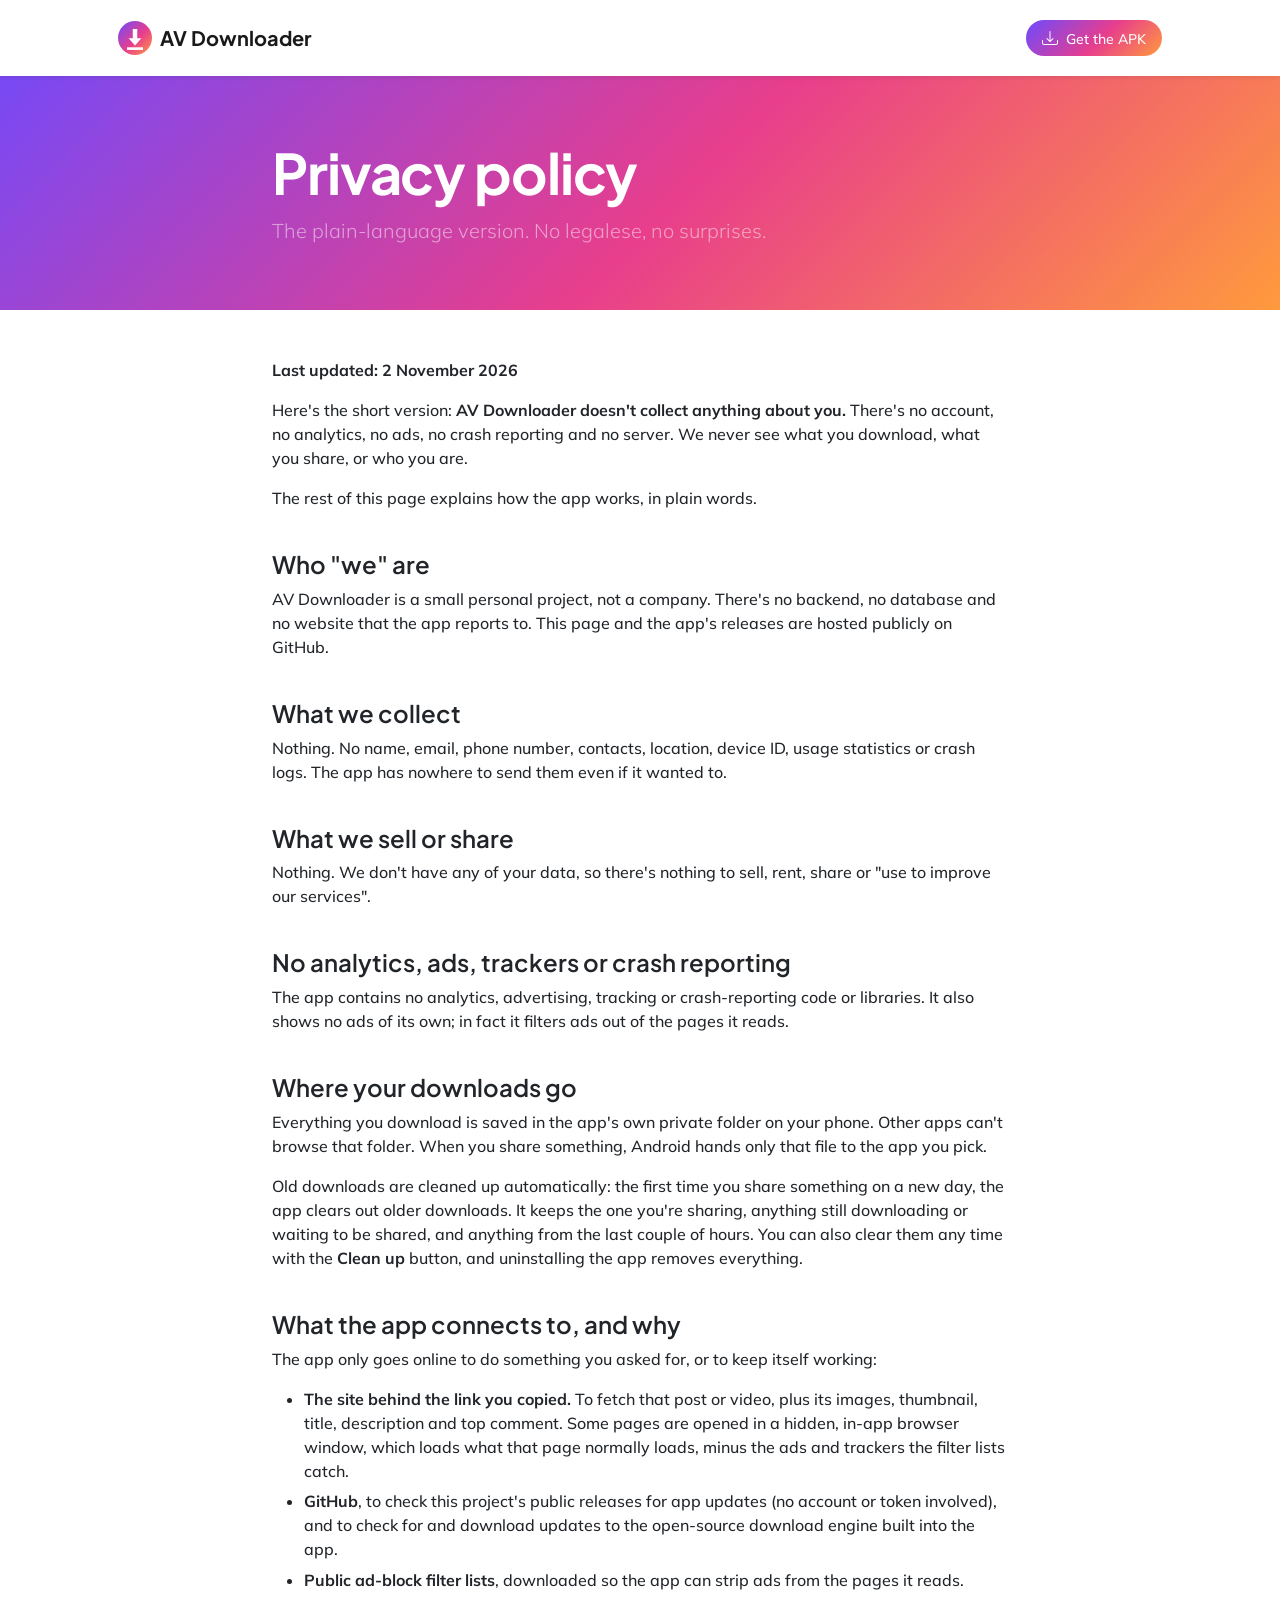
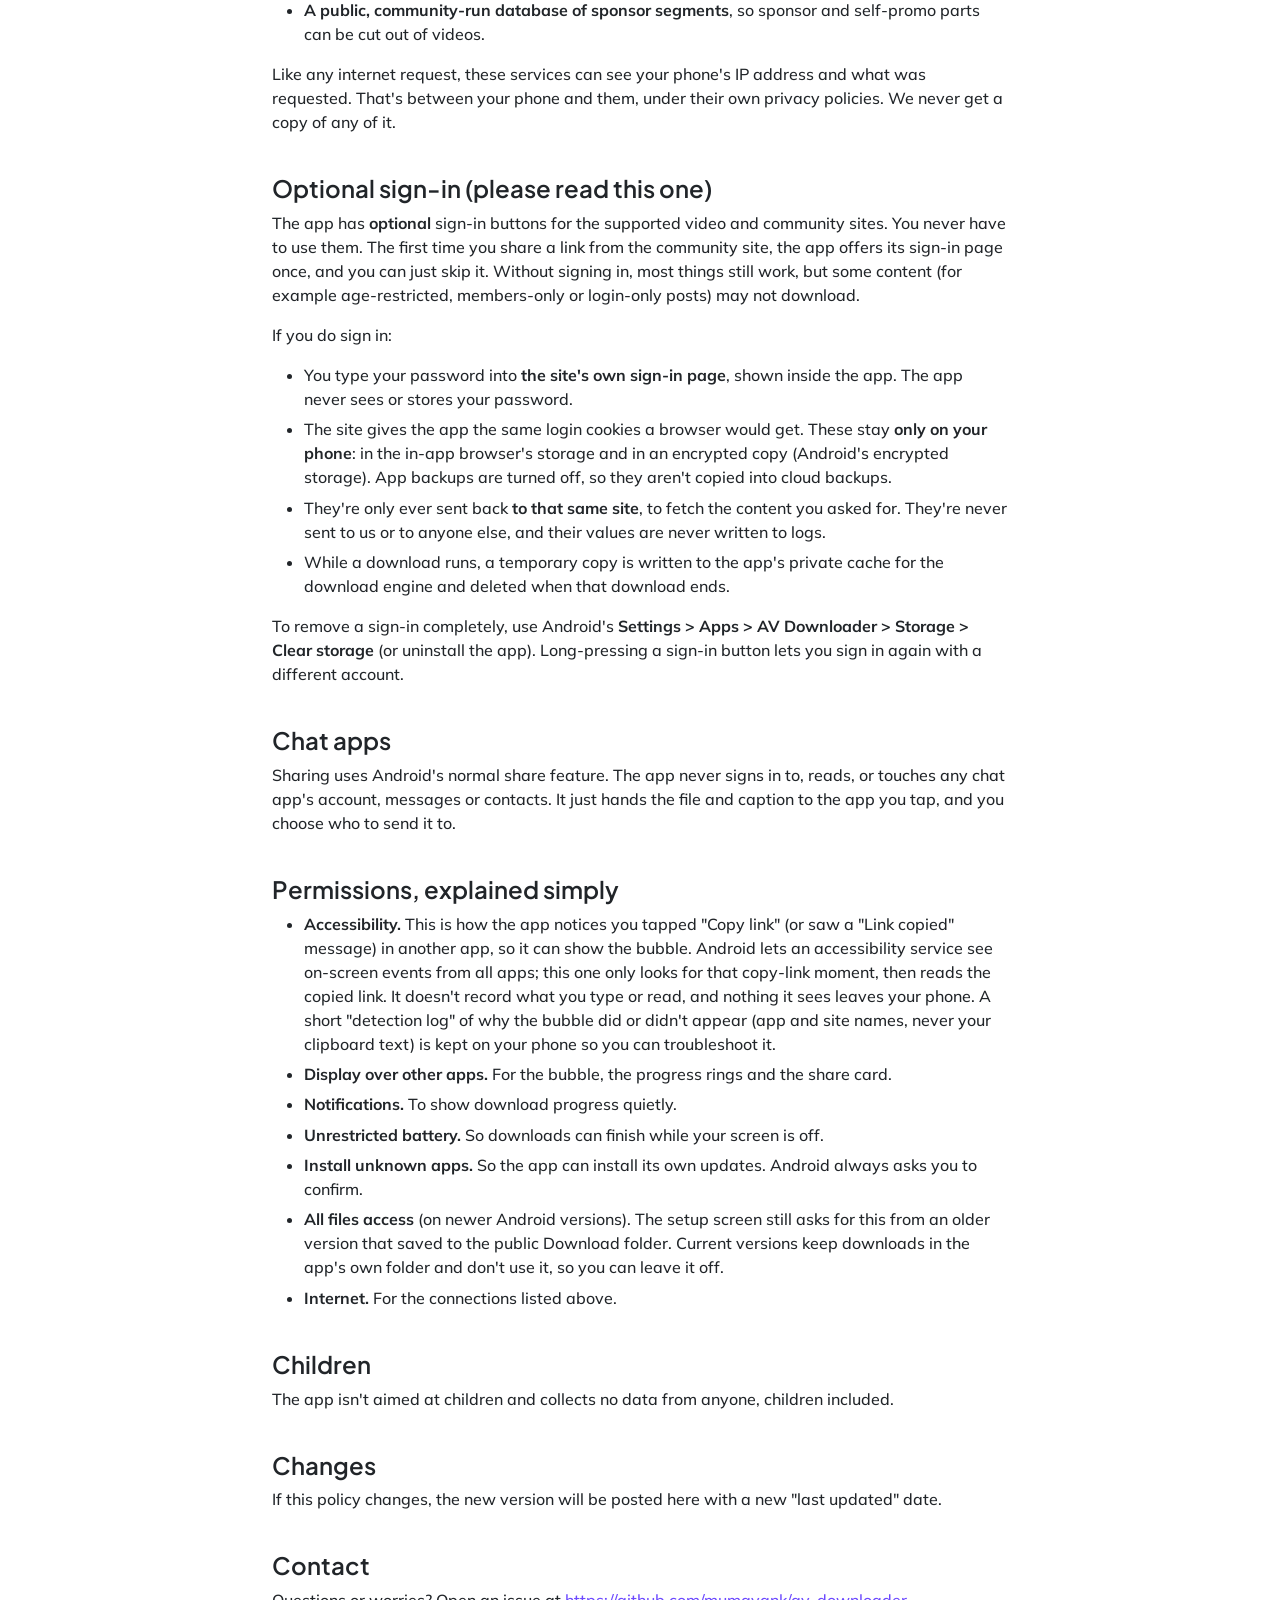
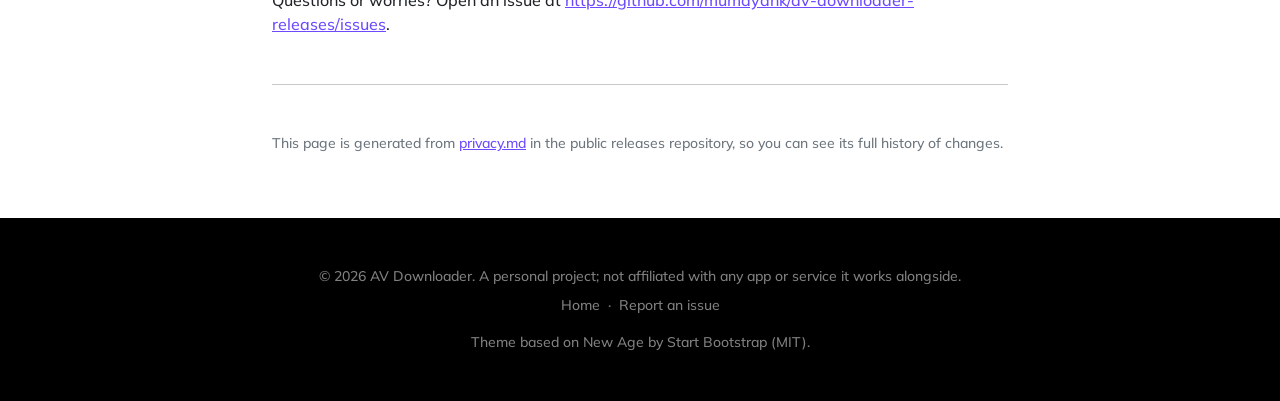
==== docs/privacy.html @ 37ab9399 "Add project website (docs/) and plain-language privacy policy - One-page landing site in docs/, base" ====
<!DOCTYPE html>
<html lang="en">
    <head>
        <meta charset="utf-8" />
        <meta name="viewport" content="width=device-width, initial-scale=1, shrink-to-fit=no" />
        <title>Privacy policy - AV Downloader</title>
        <meta name="description" content="AV Downloader collects no data: no account, no analytics, no ads, no trackers, no crash reporting. Here's exactly what the app does, in plain words." />
        <meta name="theme-color" content="#6d4aff" />
        <link rel="icon" type="image/png" href="assets/img/favicon.png" />
        <link href="assets/icons/bootstrap-icons.css" rel="stylesheet" />
        <link href="css/styles.css" rel="stylesheet" />
    </head>
    <body>
        <nav class="navbar navbar-expand-lg navbar-light fixed-top shadow-sm navbar-shrink" id="mainNav">
            <div class="container px-5">
                <a class="navbar-brand fw-bold d-flex align-items-center" href="index.html">
                    <img src="assets/img/logo.svg" alt="" width="34" height="34" class="me-2" />AV Downloader
                </a>
                <a class="btn btn-primary rounded-pill px-3" href="https://github.com/mumayank/av-downloader-releases/releases/latest"><i class="bi-download me-2"></i><span class="small">Get the APK</span></a>
            </div>
        </nav>
        <header class="bg-gradient-primary-to-secondary text-white" style="padding-top:9rem;padding-bottom:4rem">
            <div class="container px-5">
                <div class="legal mx-auto">
                    <h1 class="display-4 lh-1 mb-3">Privacy policy</h1>
                    <p class="lead mb-0 text-white-50">The plain-language version. No legalese, no surprises.</p>
                </div>
            </div>
        </header>
        <main class="py-5">
            <div class="container px-5">
                <article class="legal mx-auto">
<p><strong>Last updated: 2 November 2026</strong></p>
<p>Here's the short version: <strong>AV Downloader doesn't collect anything about you.</strong> There's no account, no analytics, no ads, no crash reporting and no server. We never see what you download, what you share, or who you are.</p>
<p>The rest of this page explains how the app works, in plain words.</p>
<h2>Who "we" are</h2>
<p>AV Downloader is a small personal project, not a company. There's no backend, no database and no website that the app reports to. This page and the app's releases are hosted publicly on GitHub.</p>
<h2>What we collect</h2>
<p>Nothing. No name, email, phone number, contacts, location, device ID, usage statistics or crash logs. The app has nowhere to send them even if it wanted to.</p>
<h2>What we sell or share</h2>
<p>Nothing. We don't have any of your data, so there's nothing to sell, rent, share or "use to improve our services".</p>
<h2>No analytics, ads, trackers or crash reporting</h2>
<p>The app contains no analytics, advertising, tracking or crash-reporting code or libraries. It also shows no ads of its own; in fact it filters ads out of the pages it reads.</p>
<h2>Where your downloads go</h2>
<p>Everything you download is saved in the app's own private folder on your phone. Other apps can't browse that folder. When you share something, Android hands only that file to the app you pick.</p>
<p>Old downloads are cleaned up automatically: the first time you share something on a new day, the app clears out older downloads. It keeps the one you're sharing, anything still downloading or waiting to be shared, and anything from the last couple of hours. You can also clear them any time with the <strong>Clean up</strong> button, and uninstalling the app removes everything.</p>
<h2>What the app connects to, and why</h2>
<p>The app only goes online to do something you asked for, or to keep itself working:</p>
<ul>
<li><strong>The site behind the link you copied.</strong> To fetch that post or video, plus its images, thumbnail, title, description and top comment. Some pages are opened in a hidden, in-app browser window, which loads what that page normally loads, minus the ads and trackers the filter lists catch.</li>
<li><strong>GitHub</strong>, to check this project's public releases for app updates (no account or token involved), and to check for and download updates to the open-source download engine built into the app.</li>
<li><strong>Public ad-block filter lists</strong>, downloaded so the app can strip ads from the pages it reads.</li>
<li><strong>A public, community-run database of sponsor segments</strong>, so sponsor and self-promo parts can be cut out of videos.</li>
</ul>
<p>Like any internet request, these services can see your phone's IP address and what was requested. That's between your phone and them, under their own privacy policies. We never get a copy of any of it.</p>
<h2>Optional sign-in (please read this one)</h2>
<p>The app has <strong>optional</strong> sign-in buttons for the supported video and community sites. You never have to use them. The first time you share a link from the community site, the app offers its sign-in page once, and you can just skip it. Without signing in, most things still work, but some content (for example age-restricted, members-only or login-only posts) may not download.</p>
<p>If you do sign in:</p>
<ul>
<li>You type your password into <strong>the site's own sign-in page</strong>, shown inside the app. The app never sees or stores your password.</li>
<li>The site gives the app the same login cookies a browser would get. These stay <strong>only on your phone</strong>: in the in-app browser's storage and in an encrypted copy (Android's encrypted storage). App backups are turned off, so they aren't copied into cloud backups.</li>
<li>They're only ever sent back <strong>to that same site</strong>, to fetch the content you asked for. They're never sent to us or to anyone else, and their values are never written to logs.</li>
<li>While a download runs, a temporary copy is written to the app's private cache for the download engine and deleted when that download ends.</li>
</ul>
<p>To remove a sign-in completely, use Android's <strong>Settings &gt; Apps &gt; AV Downloader &gt; Storage &gt; Clear storage</strong> (or uninstall the app). Long-pressing a sign-in button lets you sign in again with a different account.</p>
<h2>Chat apps</h2>
<p>Sharing uses Android's normal share feature. The app never signs in to, reads, or touches any chat app's account, messages or contacts. It just hands the file and caption to the app you tap, and you choose who to send it to.</p>
<h2>Permissions, explained simply</h2>
<ul>
<li><strong>Accessibility.</strong> This is how the app notices you tapped "Copy link" (or saw a "Link copied" message) in another app, so it can show the bubble. Android lets an accessibility service see on-screen events from all apps; this one only looks for that copy-link moment, then reads the copied link. It doesn't record what you type or read, and nothing it sees leaves your phone. A short "detection log" of why the bubble did or didn't appear (app and site names, never your clipboard text) is kept on your phone so you can troubleshoot it.</li>
<li><strong>Display over other apps.</strong> For the bubble, the progress rings and the share card.</li>
<li><strong>Notifications.</strong> To show download progress quietly.</li>
<li><strong>Unrestricted battery.</strong> So downloads can finish while your screen is off.</li>
<li><strong>Install unknown apps.</strong> So the app can install its own updates. Android always asks you to confirm.</li>
<li><strong>All files access</strong> (on newer Android versions). The setup screen still asks for this from an older version that saved to the public Download folder. Current versions keep downloads in the app's own folder and don't use it, so you can leave it off.</li>
<li><strong>Internet.</strong> For the connections listed above.</li>
</ul>
<h2>Children</h2>
<p>The app isn't aimed at children and collects no data from anyone, children included.</p>
<h2>Changes</h2>
<p>If this policy changes, the new version will be posted here with a new "last updated" date.</p>
<h2>Contact</h2>
<p>Questions or worries? Open an issue at <a class="link-primary" href="https://github.com/mumayank/av-downloader-releases/issues">https://github.com/mumayank/av-downloader-releases/issues</a>.</p>
                    <hr class="my-5" />
                    <p class="small text-muted">This page is generated from <a class="link-primary" href="https://github.com/mumayank/av-downloader-releases/blob/main/privacy.md">privacy.md</a> in the public releases repository, so you can see its full history of changes.</p>
                </article>
            </div>
        </main>
        <footer class="bg-black text-center py-5">
            <div class="container px-5">
                <div class="text-white-50 small">
                    <div class="mb-2">&copy; 2026 AV Downloader. A personal project; not affiliated with any app or service it works alongside.</div>
                    <a href="index.html">Home</a>
                    <span class="mx-1">&middot;</span>
                    <a href="https://github.com/mumayank/av-downloader-releases/issues">Report an issue</a>
                    <div class="mt-3">Theme based on <a href="https://startbootstrap.com/theme/new-age">New Age</a> by Start Bootstrap (<a href="LICENSE-template.txt">MIT</a>).</div>
                </div>
            </div>
        </footer>
    </body>
</html>
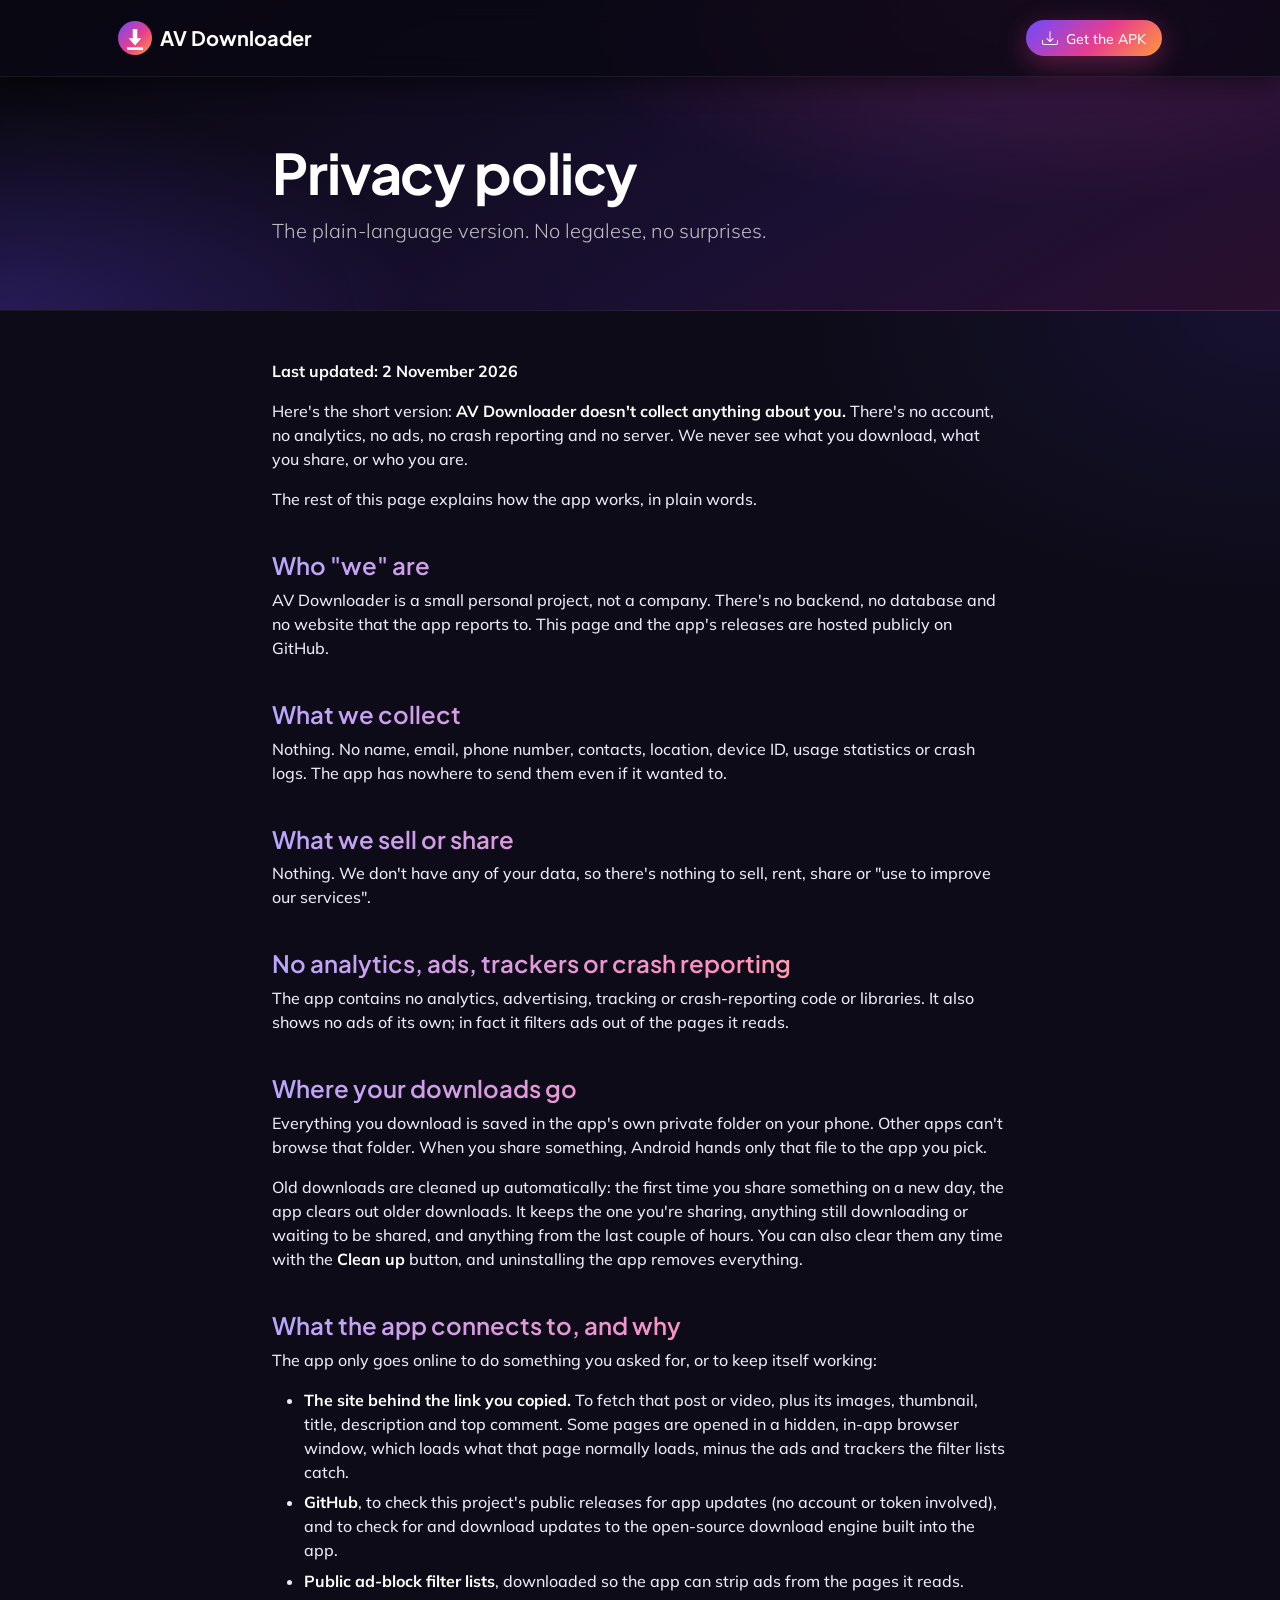
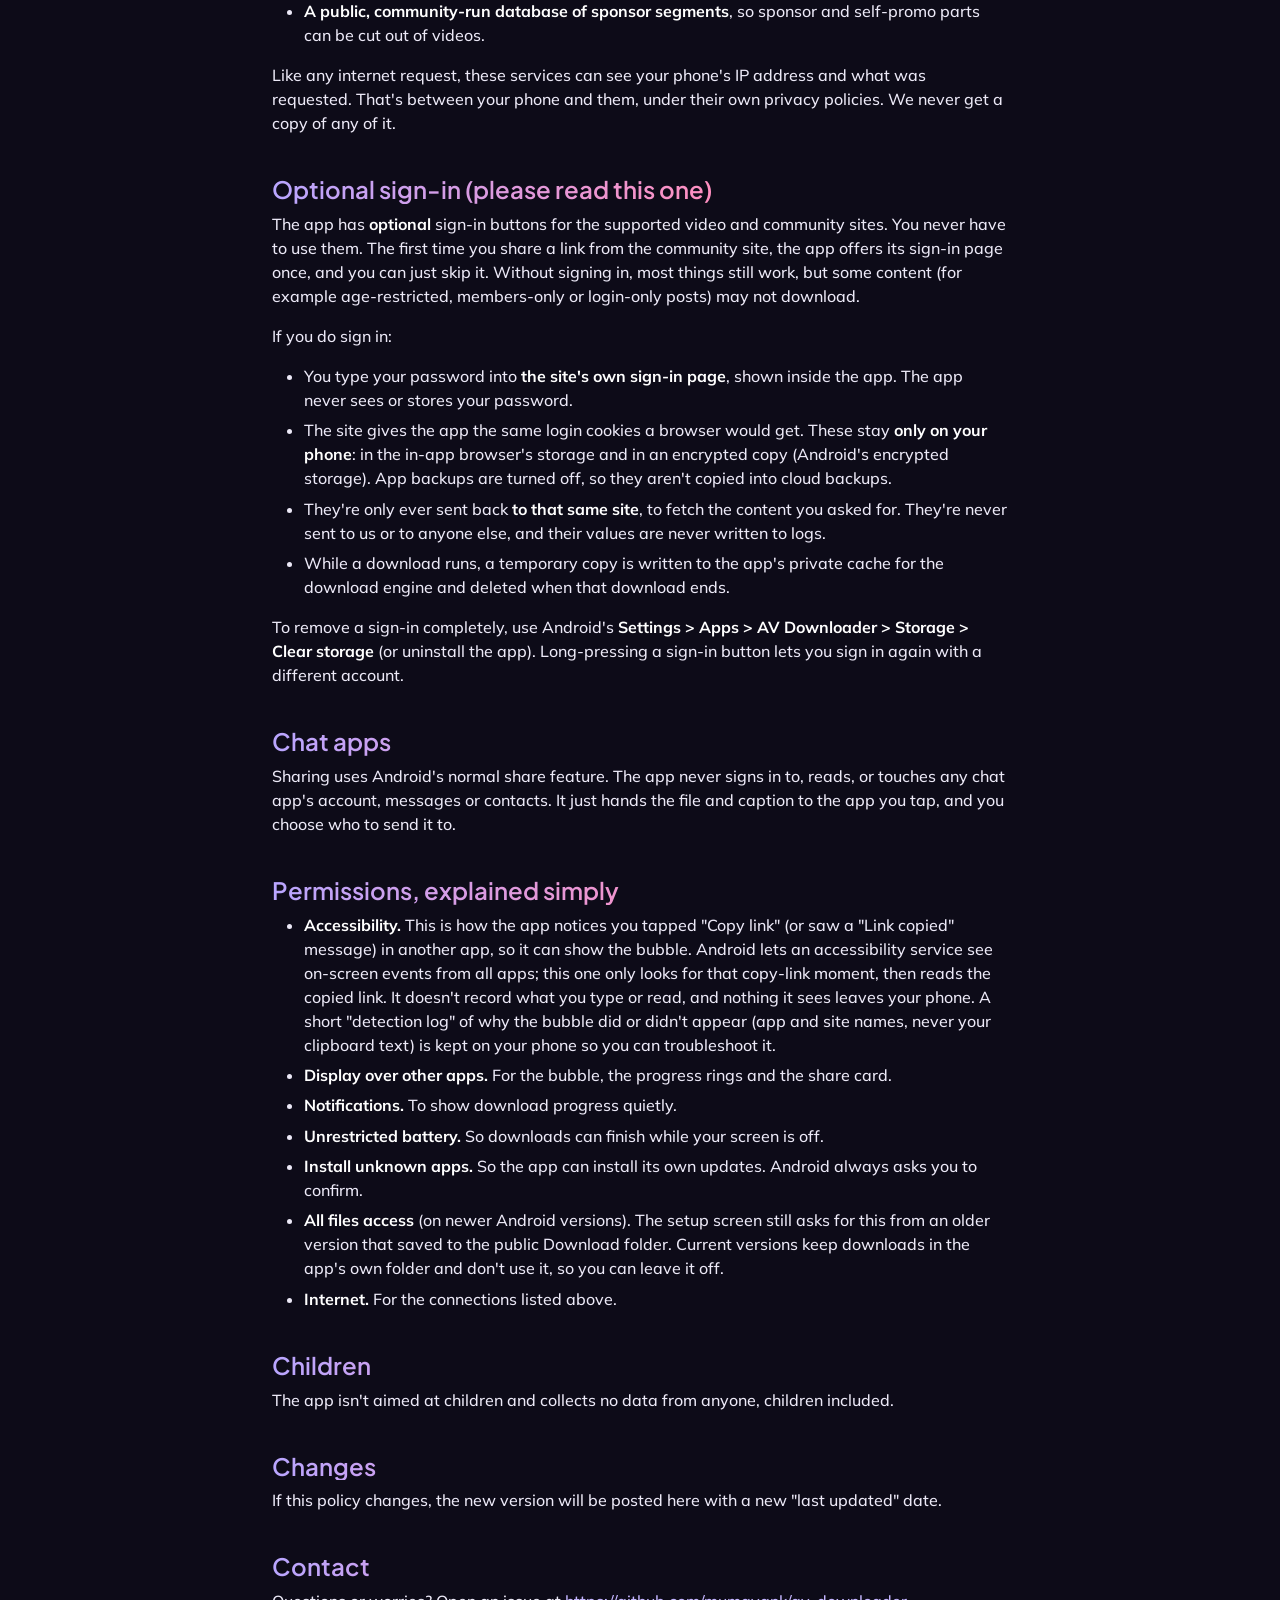
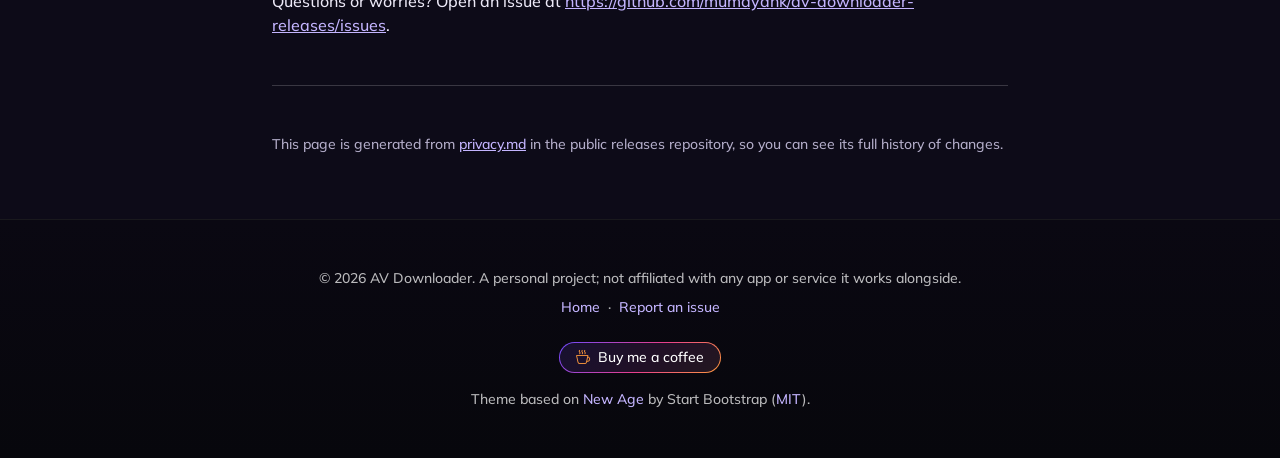
==== commit b50cfe29: "Website: switch to an all-dark theme with dark gradients; add Buy me a coffee links - Navbar, every " ====
--- a/docs/privacy.html
+++ b/docs/privacy.html
@@ -5,13 +5,13 @@
         <meta name="viewport" content="width=device-width, initial-scale=1, shrink-to-fit=no" />
         <title>Privacy policy - AV Downloader</title>
         <meta name="description" content="AV Downloader collects no data: no account, no analytics, no ads, no trackers, no crash reporting. Here's exactly what the app does, in plain words." />
-        <meta name="theme-color" content="#6d4aff" />
+        <meta name="theme-color" content="#07070c" />
         <link rel="icon" type="image/png" href="assets/img/favicon.png" />
         <link href="assets/icons/bootstrap-icons.css" rel="stylesheet" />
         <link href="css/styles.css" rel="stylesheet" />
     </head>
     <body>
-        <nav class="navbar navbar-expand-lg navbar-light fixed-top shadow-sm navbar-shrink" id="mainNav">
+        <nav class="navbar navbar-expand-lg navbar-dark fixed-top shadow-sm navbar-shrink" id="mainNav">
             <div class="container px-5">
                 <a class="navbar-brand fw-bold d-flex align-items-center" href="index.html">
                     <img src="assets/img/logo.svg" alt="" width="34" height="34" class="me-2" />AV Downloader
@@ -19,7 +19,7 @@
                 <a class="btn btn-primary rounded-pill px-3" href="https://github.com/mumayank/av-downloader-releases/releases/latest"><i class="bi-download me-2"></i><span class="small">Get the APK</span></a>
             </div>
         </nav>
-        <header class="bg-gradient-primary-to-secondary text-white" style="padding-top:9rem;padding-bottom:4rem">
+        <header class="page-hero text-white" style="padding-top:9rem;padding-bottom:4rem">
             <div class="container px-5">
                 <div class="legal mx-auto">
                     <h1 class="display-4 lh-1 mb-3">Privacy policy</h1>
@@ -27,7 +27,7 @@
                 </div>
             </div>
         </header>
-        <main class="py-5">
+        <main class="py-5 legal-main">
             <div class="container px-5">
                 <article class="legal mx-auto">
 <p><strong>Last updated: 2 November 2026</strong></p>
@@ -86,13 +86,14 @@
                 </article>
             </div>
         </main>
-        <footer class="bg-black text-center py-5">
+        <footer class="site-footer text-center py-5">
             <div class="container px-5">
                 <div class="text-white-50 small">
                     <div class="mb-2">&copy; 2026 AV Downloader. A personal project; not affiliated with any app or service it works alongside.</div>
                     <a href="index.html">Home</a>
                     <span class="mx-1">&middot;</span>
                     <a href="https://github.com/mumayank/av-downloader-releases/issues">Report an issue</a>
+                    <div class="mt-4"><a class="btn btn-ghost btn-sm rounded-pill px-3" href="https://github.com/sponsors/mumayankteam" target="_blank" rel="noopener"><i class="bi-cup-hot me-2"></i>Buy me a coffee</a></div>
                     <div class="mt-3">Theme based on <a href="https://startbootstrap.com/theme/new-age">New Age</a> by Start Bootstrap (<a href="LICENSE-template.txt">MIT</a>).</div>
                 </div>
             </div>
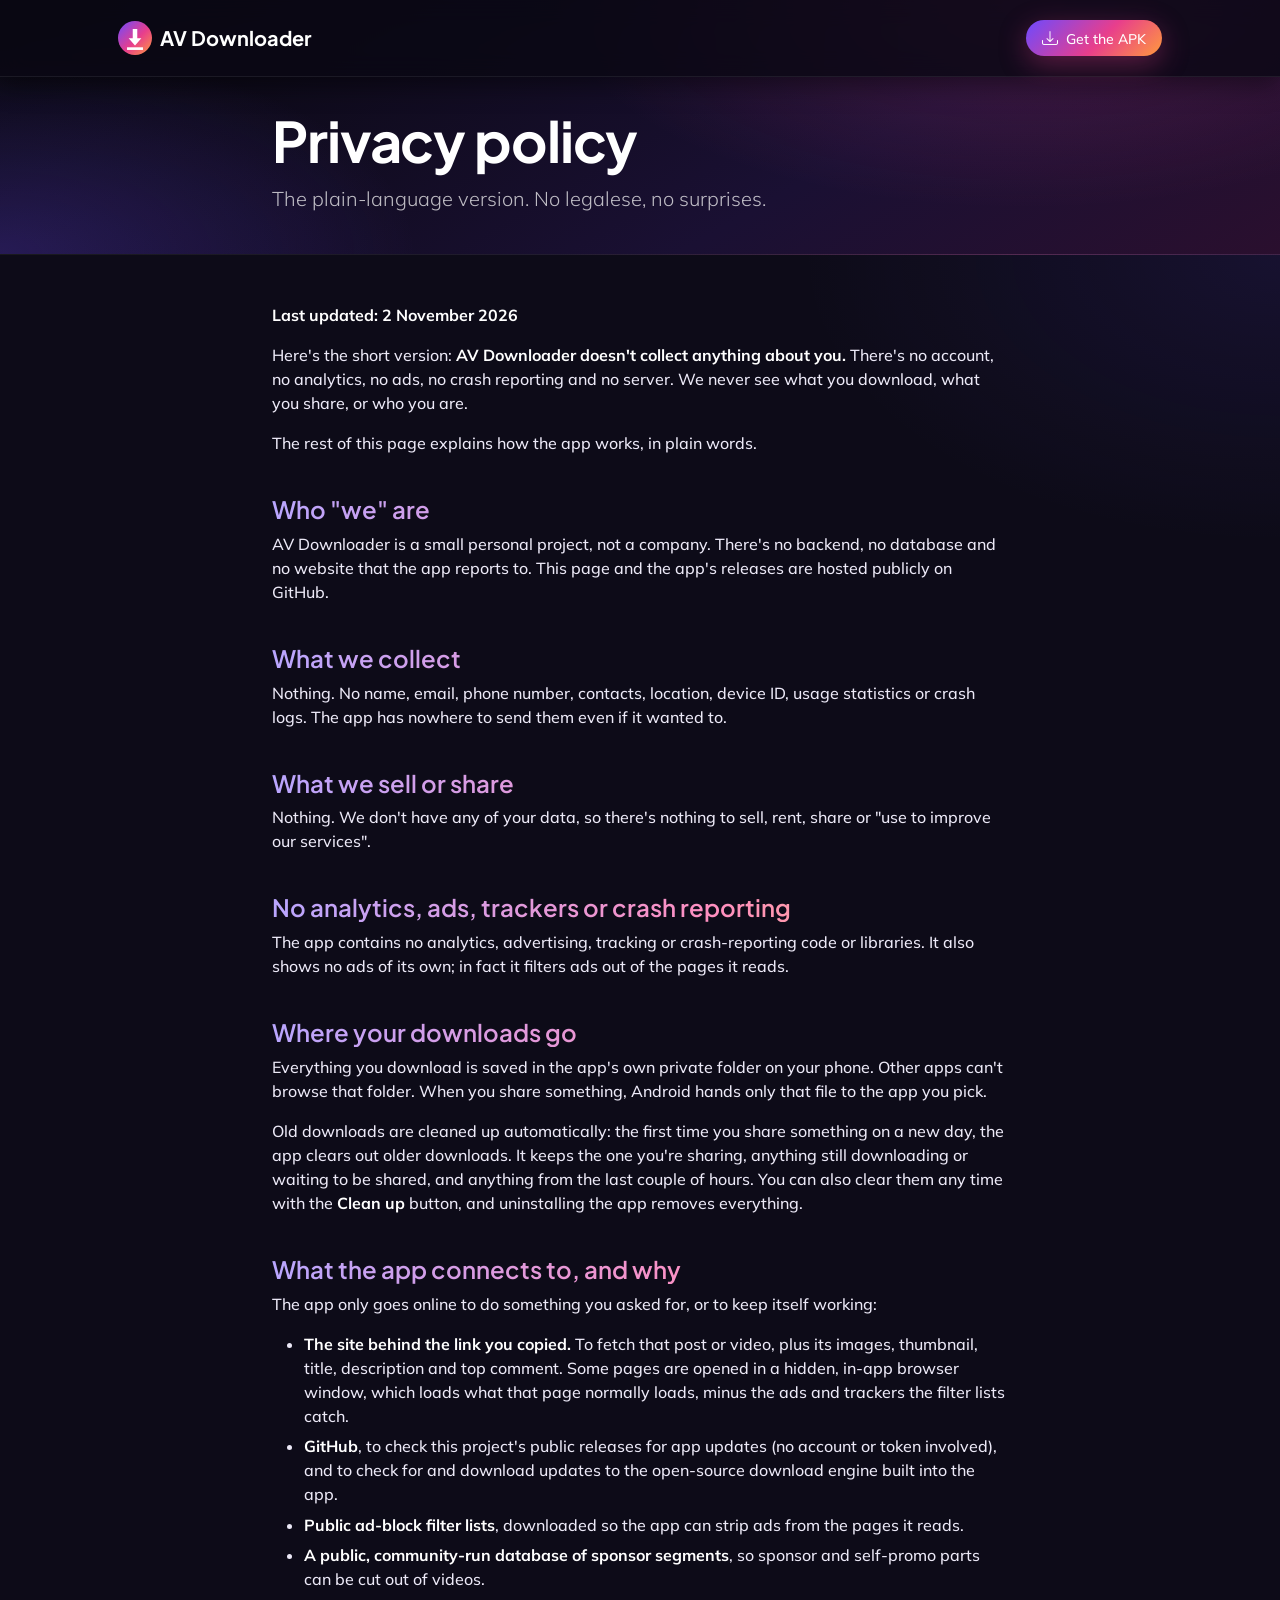
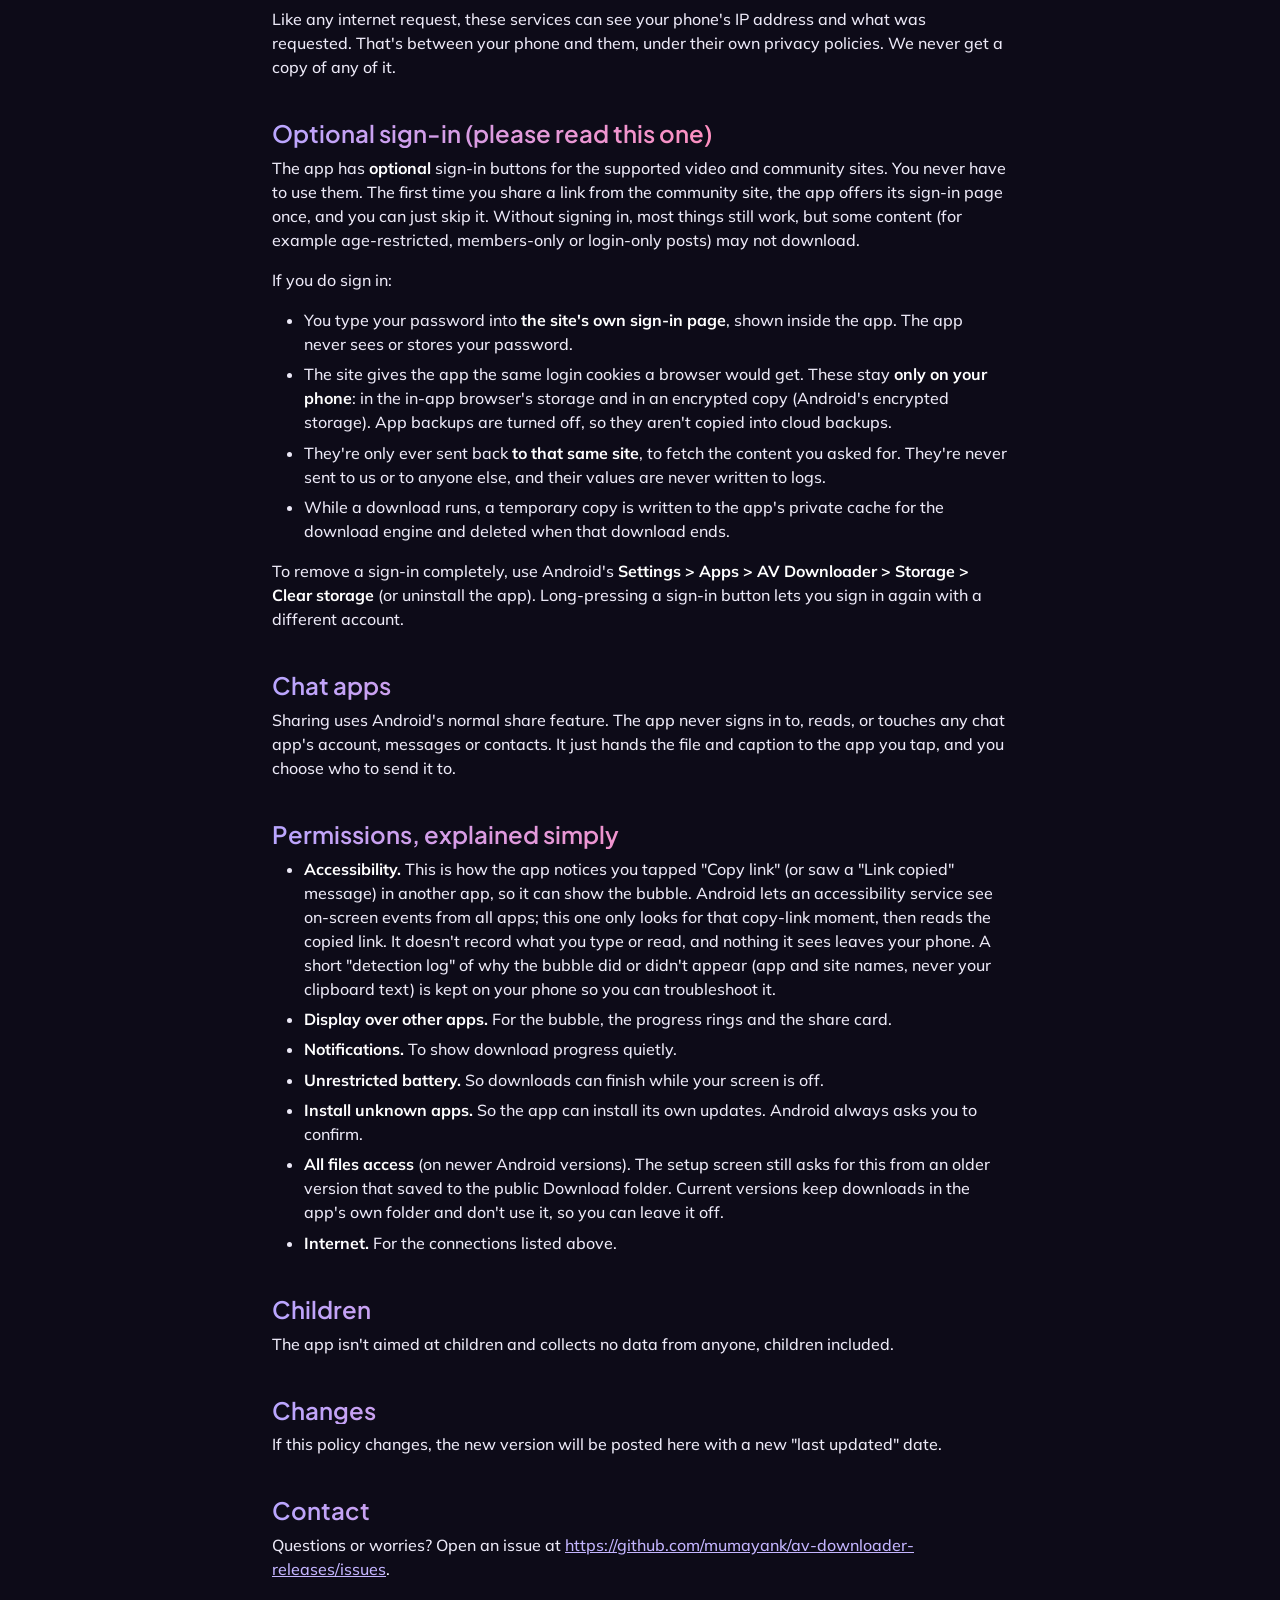
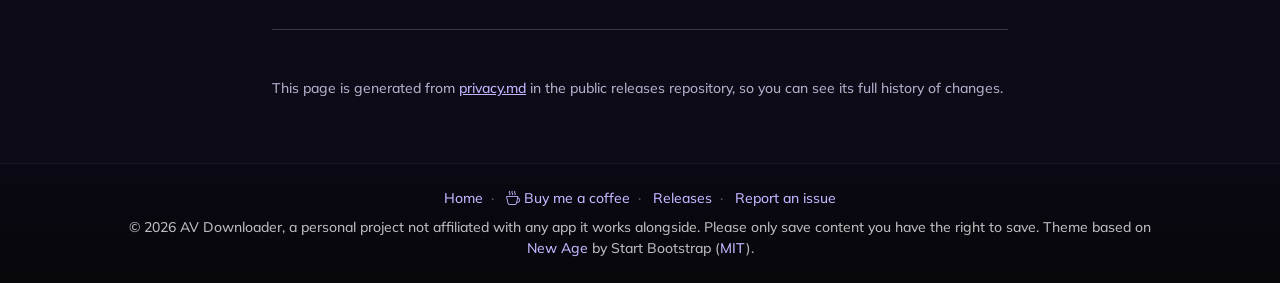
==== commit 95218c73: "Website: compact one-screen-ish layout - Hero: name, one-line tagline, Download + Buy me a coffee, o" ====
--- a/docs/privacy.html
+++ b/docs/privacy.html
@@ -12,14 +12,14 @@
     </head>
     <body>
         <nav class="navbar navbar-expand-lg navbar-dark fixed-top shadow-sm navbar-shrink" id="mainNav">
-            <div class="container px-5">
+            <div class="container px-4 px-lg-5">
                 <a class="navbar-brand fw-bold d-flex align-items-center" href="index.html">
                     <img src="assets/img/logo.svg" alt="" width="34" height="34" class="me-2" />AV Downloader
                 </a>
                 <a class="btn btn-primary rounded-pill px-3" href="https://github.com/mumayank/av-downloader-releases/releases/latest"><i class="bi-download me-2"></i><span class="small">Get the APK</span></a>
             </div>
         </nav>
-        <header class="page-hero text-white" style="padding-top:9rem;padding-bottom:4rem">
+        <header class="page-hero text-white" style="padding-top:7rem;padding-bottom:2.5rem">
             <div class="container px-5">
                 <div class="legal mx-auto">
                     <h1 class="display-4 lh-1 mb-3">Privacy policy</h1>
@@ -86,16 +86,15 @@
                 </article>
             </div>
         </main>
-        <footer class="site-footer text-center py-5">
-            <div class="container px-5">
-                <div class="text-white-50 small">
-                    <div class="mb-2">&copy; 2026 AV Downloader. A personal project; not affiliated with any app or service it works alongside.</div>
-                    <a href="index.html">Home</a>
-                    <span class="mx-1">&middot;</span>
+        <footer class="site-footer text-center py-4">
+            <div class="container px-4 px-lg-5 small">
+                <nav class="footer-links mb-2">
+                    <a href="index.html">Home</a><span>&middot;</span>
+                    <a href="https://github.com/sponsors/mumayankteam" target="_blank" rel="noopener"><i class="bi-cup-hot me-1"></i>Buy me a coffee</a><span>&middot;</span>
+                    <a href="https://github.com/mumayank/av-downloader-releases/releases">Releases</a><span>&middot;</span>
                     <a href="https://github.com/mumayank/av-downloader-releases/issues">Report an issue</a>
-                    <div class="mt-4"><a class="btn btn-ghost btn-sm rounded-pill px-3" href="https://github.com/sponsors/mumayankteam" target="_blank" rel="noopener"><i class="bi-cup-hot me-2"></i>Buy me a coffee</a></div>
-                    <div class="mt-3">Theme based on <a href="https://startbootstrap.com/theme/new-age">New Age</a> by Start Bootstrap (<a href="LICENSE-template.txt">MIT</a>).</div>
-                </div>
+                </nav>
+                <div class="text-white-50">&copy; 2026 AV Downloader, a personal project not affiliated with any app it works alongside. Please only save content you have the right to save. Theme based on <a href="https://startbootstrap.com/theme/new-age">New Age</a> by Start Bootstrap (<a href="LICENSE-template.txt">MIT</a>).</div>
             </div>
         </footer>
     </body>
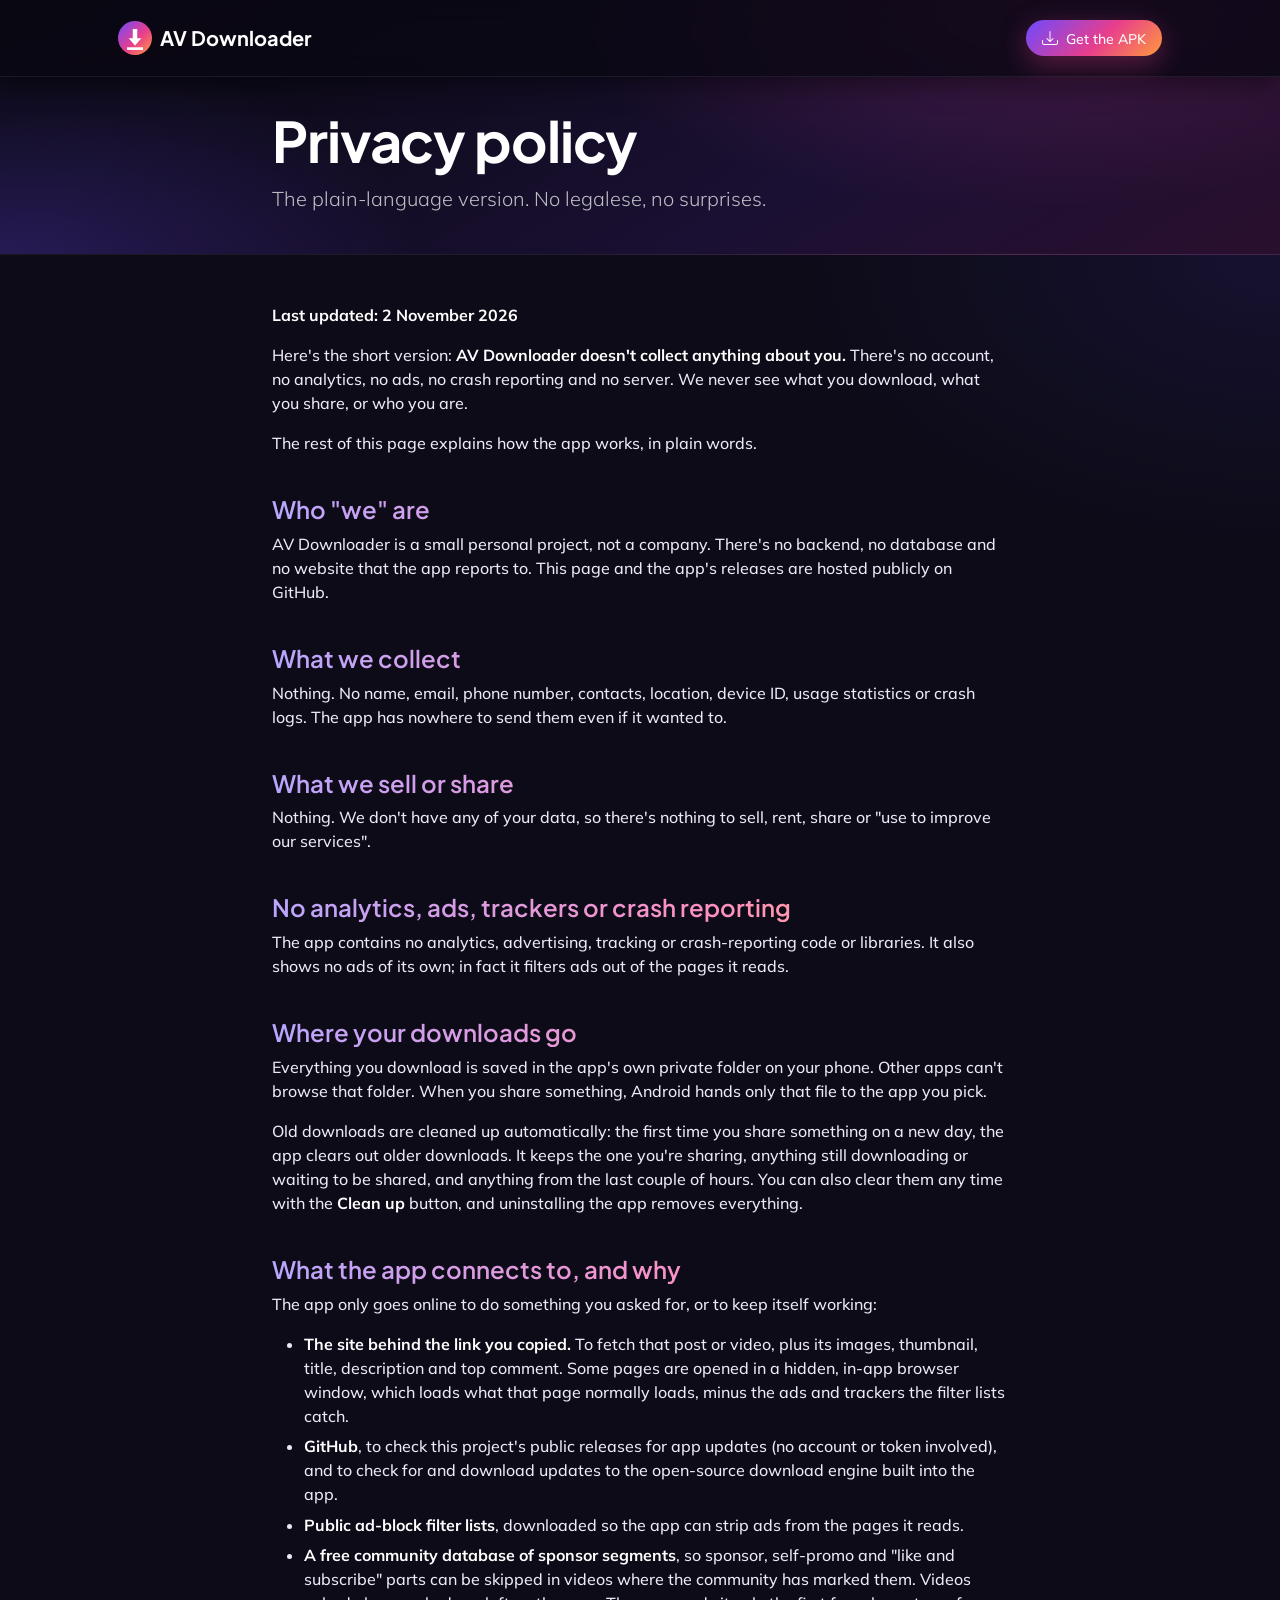
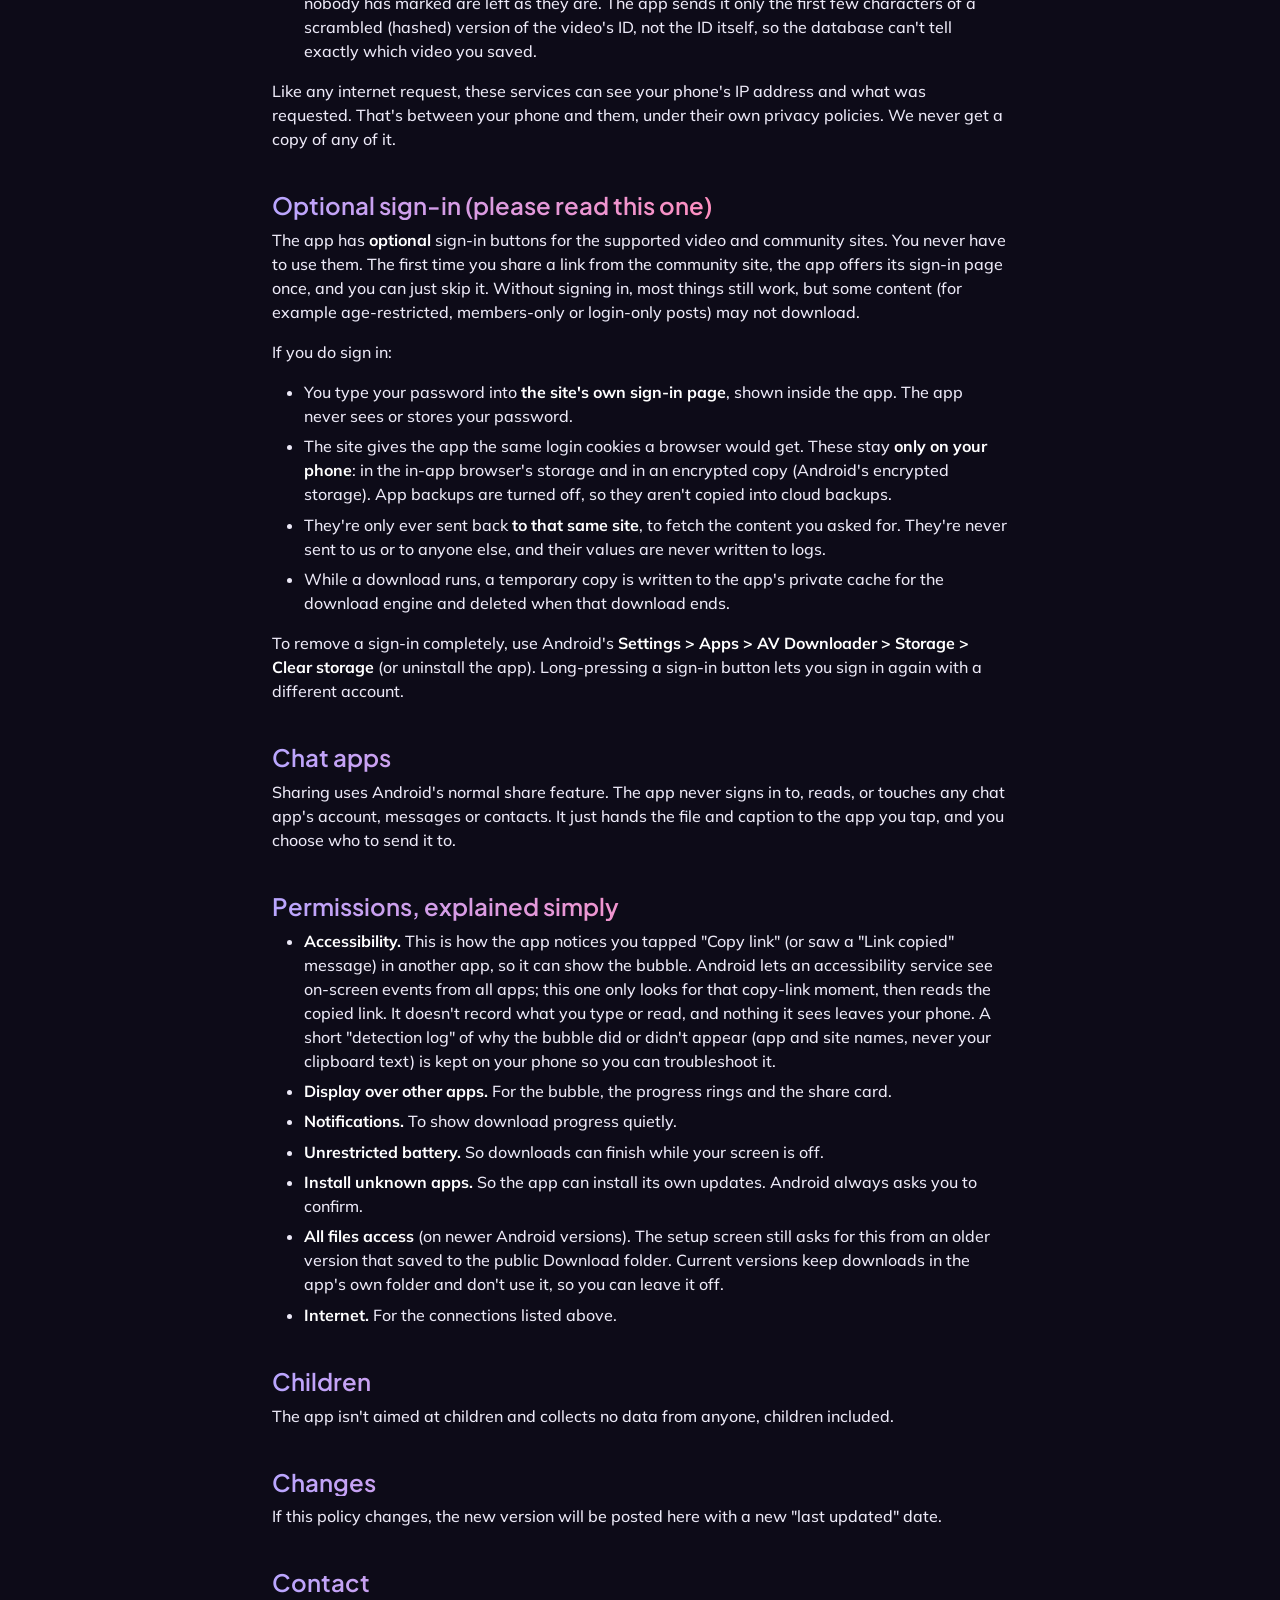
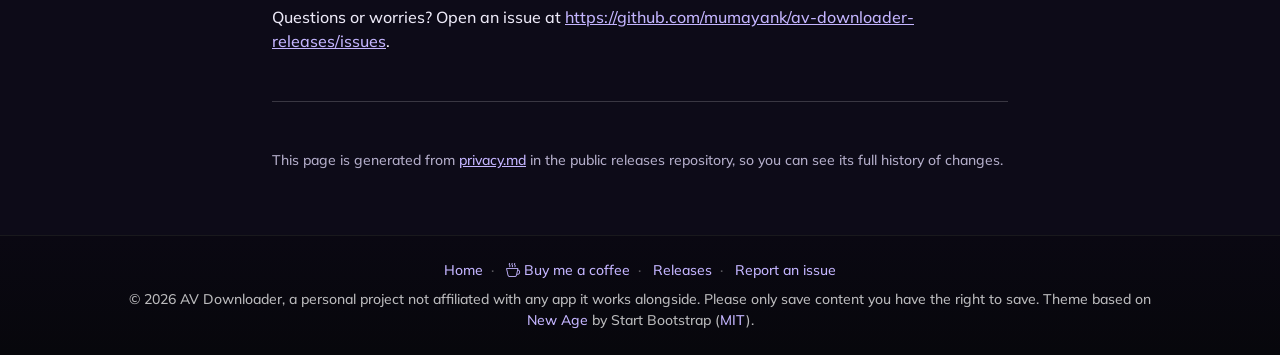
==== commit 05f1f26a: "Website: soften sponsor-segment wording to match real behaviour Sponsor segments are skipped only wh" ====
--- a/docs/privacy.html
+++ b/docs/privacy.html
@@ -50,7 +50,7 @@
 <li><strong>The site behind the link you copied.</strong> To fetch that post or video, plus its images, thumbnail, title, description and top comment. Some pages are opened in a hidden, in-app browser window, which loads what that page normally loads, minus the ads and trackers the filter lists catch.</li>
 <li><strong>GitHub</strong>, to check this project's public releases for app updates (no account or token involved), and to check for and download updates to the open-source download engine built into the app.</li>
 <li><strong>Public ad-block filter lists</strong>, downloaded so the app can strip ads from the pages it reads.</li>
-<li><strong>A public, community-run database of sponsor segments</strong>, so sponsor and self-promo parts can be cut out of videos.</li>
+<li><strong>A free community database of sponsor segments</strong>, so sponsor, self-promo and "like and subscribe" parts can be skipped in videos where the community has marked them. Videos nobody has marked are left as they are. The app sends it only the first few characters of a scrambled (hashed) version of the video's ID, not the ID itself, so the database can't tell exactly which video you saved.</li>
 </ul>
 <p>Like any internet request, these services can see your phone's IP address and what was requested. That's between your phone and them, under their own privacy policies. We never get a copy of any of it.</p>
 <h2>Optional sign-in (please read this one)</h2>
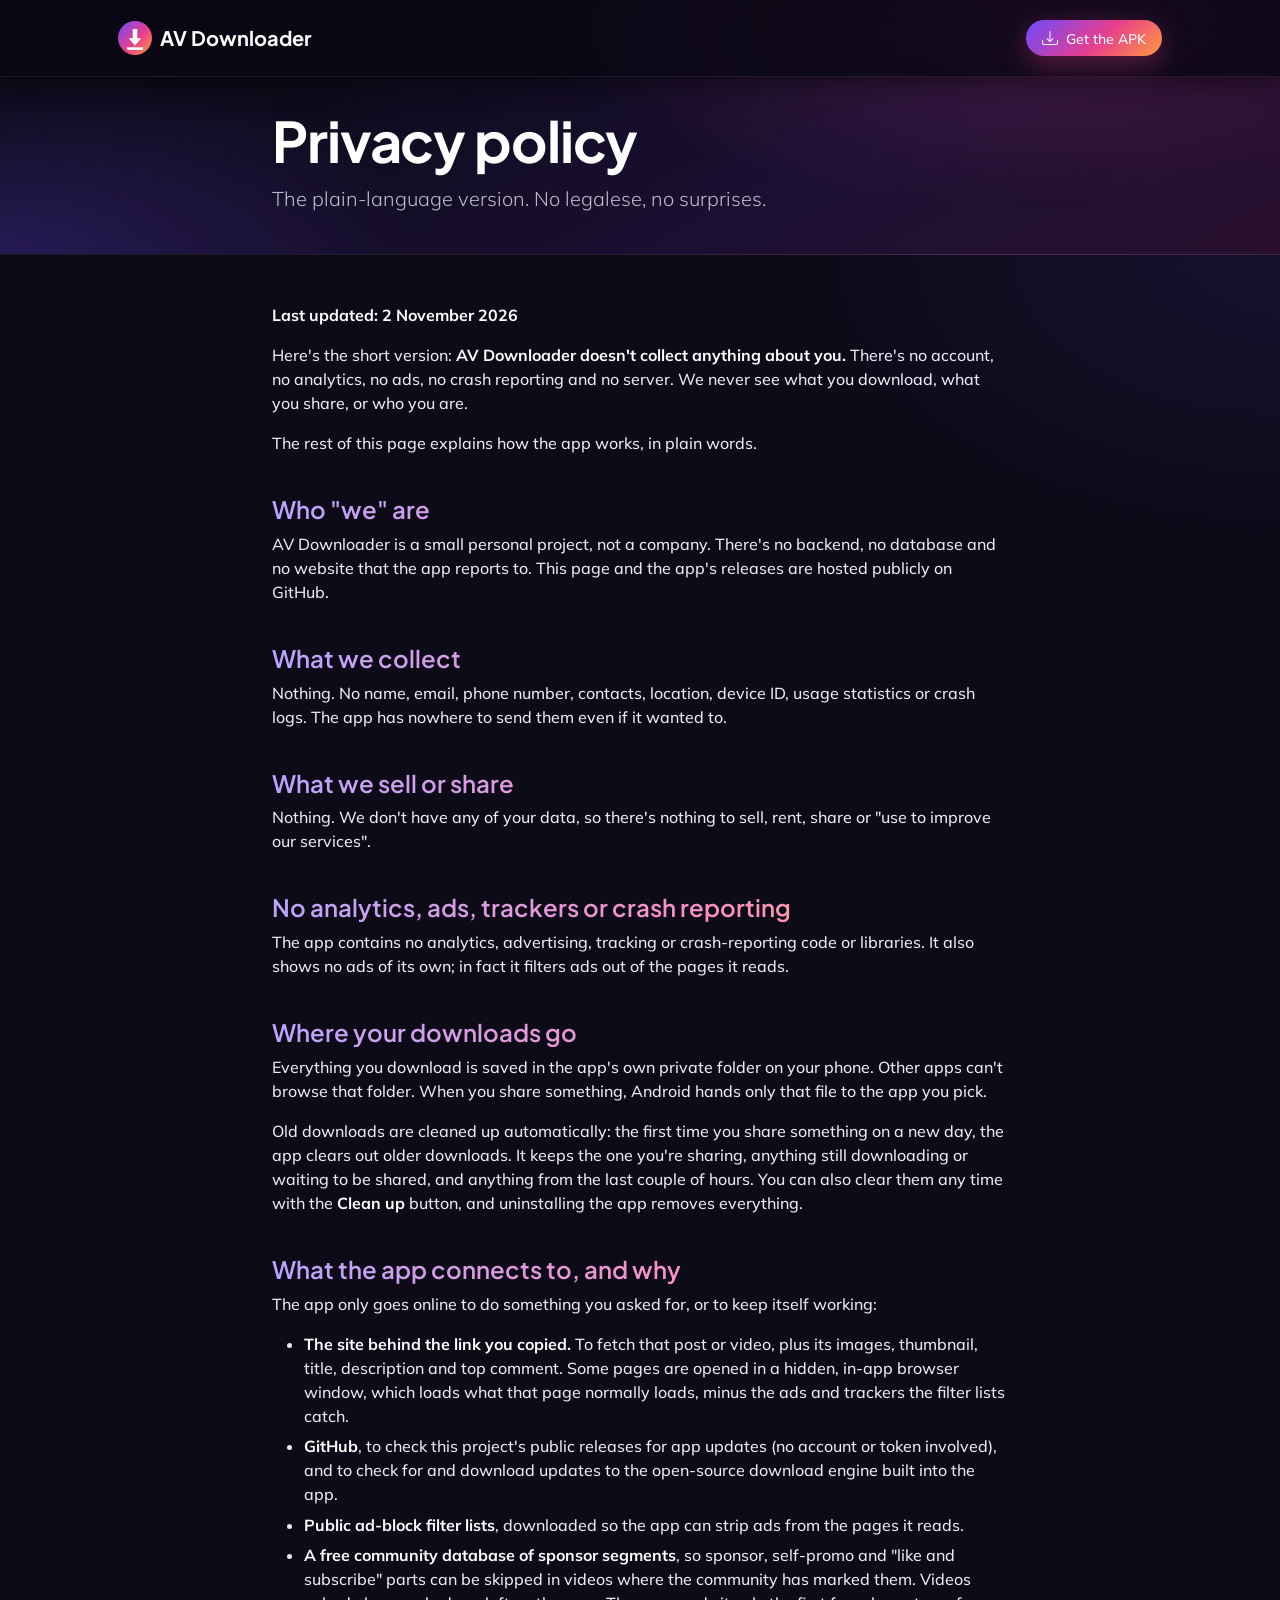
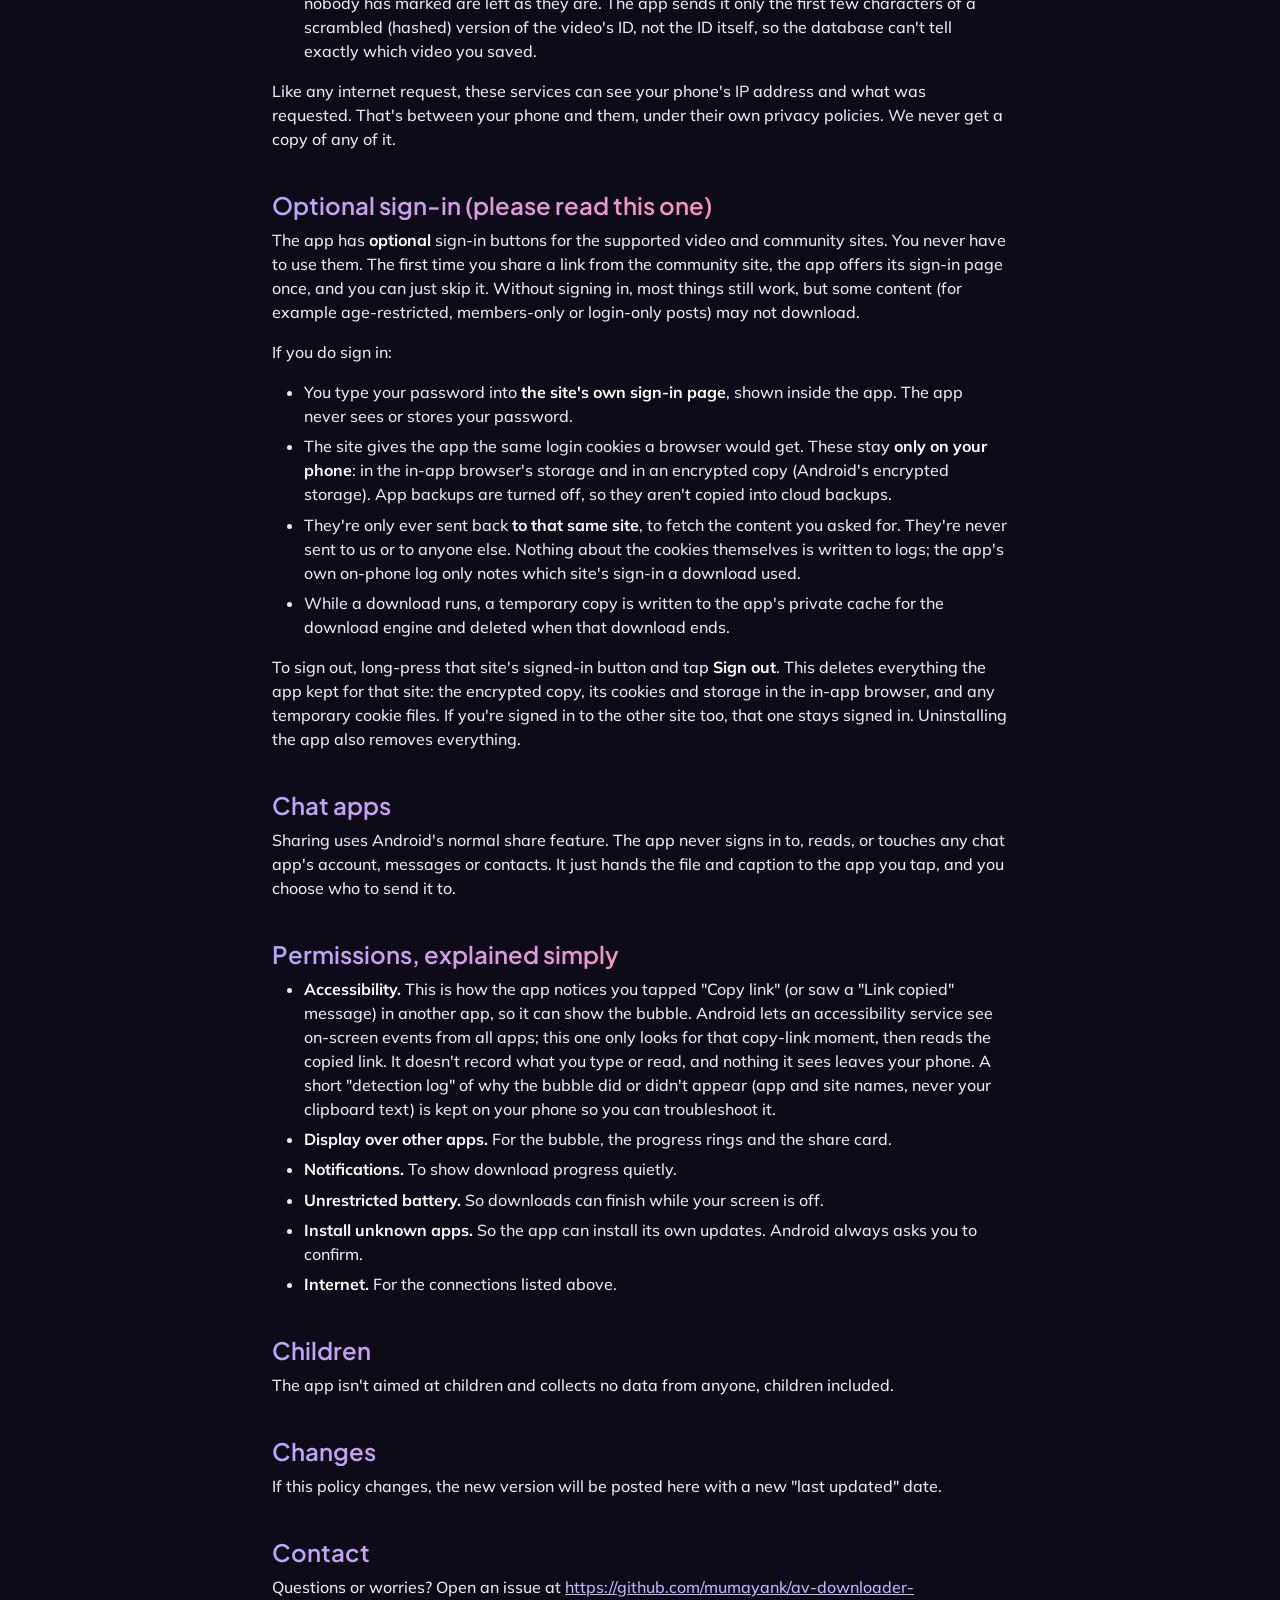
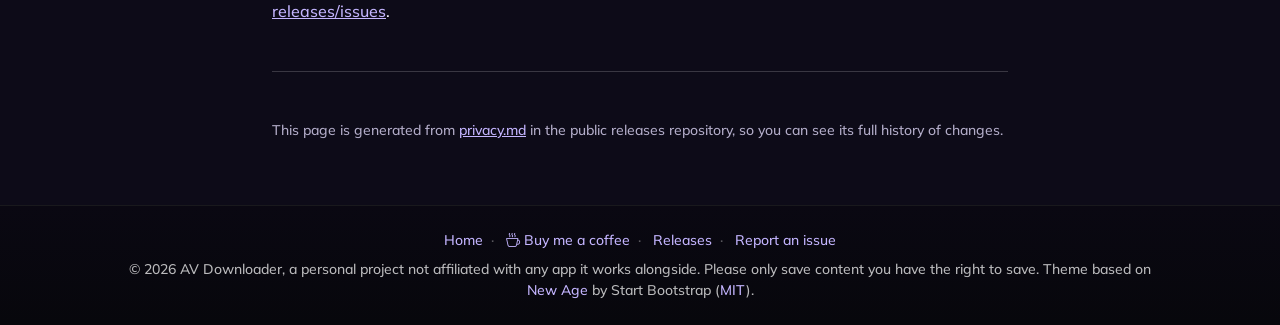
==== commit ea445d4f: "Privacy policy: update for 2.4.3 - Sign-out (long-press > Sign out) now fully removes that site's se" ====
--- a/docs/privacy.html
+++ b/docs/privacy.html
@@ -59,10 +59,10 @@
 <ul>
 <li>You type your password into <strong>the site's own sign-in page</strong>, shown inside the app. The app never sees or stores your password.</li>
 <li>The site gives the app the same login cookies a browser would get. These stay <strong>only on your phone</strong>: in the in-app browser's storage and in an encrypted copy (Android's encrypted storage). App backups are turned off, so they aren't copied into cloud backups.</li>
-<li>They're only ever sent back <strong>to that same site</strong>, to fetch the content you asked for. They're never sent to us or to anyone else, and their values are never written to logs.</li>
+<li>They're only ever sent back <strong>to that same site</strong>, to fetch the content you asked for. They're never sent to us or to anyone else. Nothing about the cookies themselves is written to logs; the app's own on-phone log only notes which site's sign-in a download used.</li>
 <li>While a download runs, a temporary copy is written to the app's private cache for the download engine and deleted when that download ends.</li>
 </ul>
-<p>To remove a sign-in completely, use Android's <strong>Settings &gt; Apps &gt; AV Downloader &gt; Storage &gt; Clear storage</strong> (or uninstall the app). Long-pressing a sign-in button lets you sign in again with a different account.</p>
+<p>To sign out, long-press that site's signed-in button and tap <strong>Sign out</strong>. This deletes everything the app kept for that site: the encrypted copy, its cookies and storage in the in-app browser, and any temporary cookie files. If you're signed in to the other site too, that one stays signed in. Uninstalling the app also removes everything.</p>
 <h2>Chat apps</h2>
 <p>Sharing uses Android's normal share feature. The app never signs in to, reads, or touches any chat app's account, messages or contacts. It just hands the file and caption to the app you tap, and you choose who to send it to.</p>
 <h2>Permissions, explained simply</h2>
@@ -72,7 +72,6 @@
 <li><strong>Notifications.</strong> To show download progress quietly.</li>
 <li><strong>Unrestricted battery.</strong> So downloads can finish while your screen is off.</li>
 <li><strong>Install unknown apps.</strong> So the app can install its own updates. Android always asks you to confirm.</li>
-<li><strong>All files access</strong> (on newer Android versions). The setup screen still asks for this from an older version that saved to the public Download folder. Current versions keep downloads in the app's own folder and don't use it, so you can leave it off.</li>
 <li><strong>Internet.</strong> For the connections listed above.</li>
 </ul>
 <h2>Children</h2>
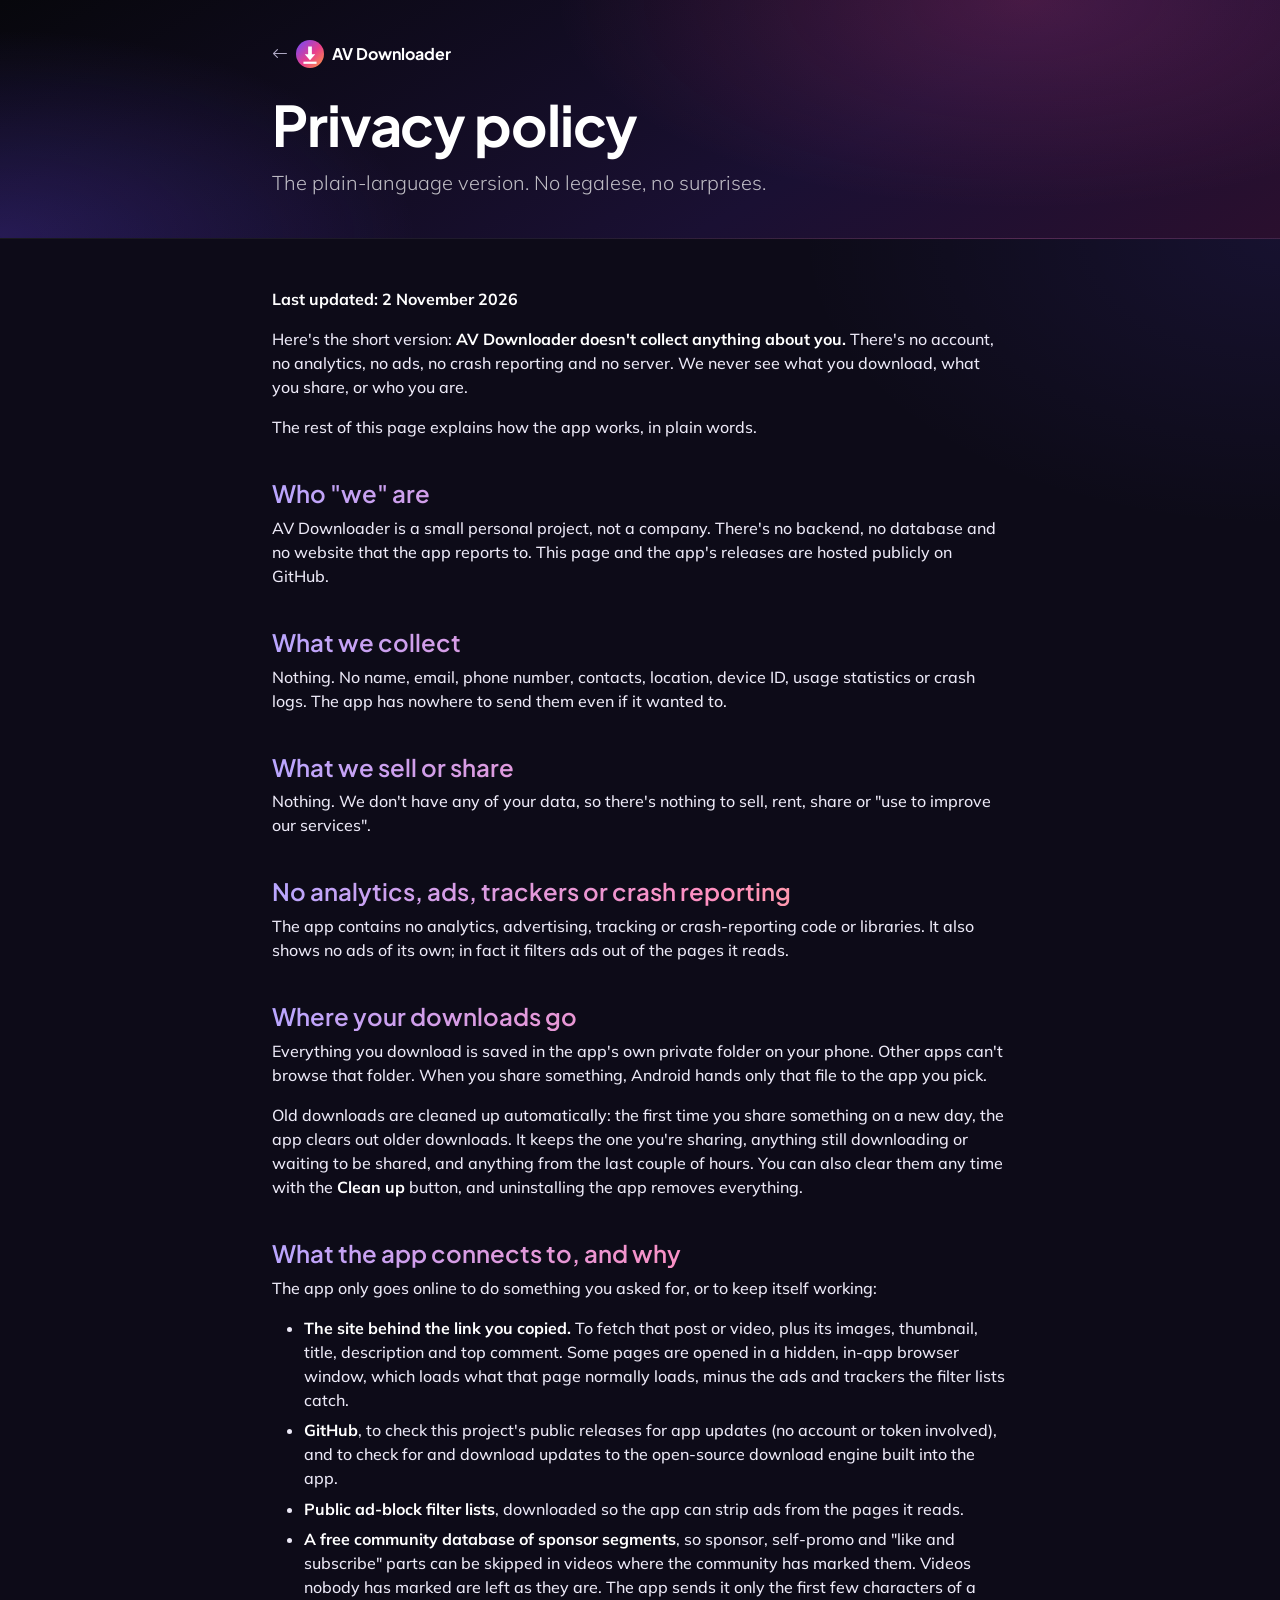
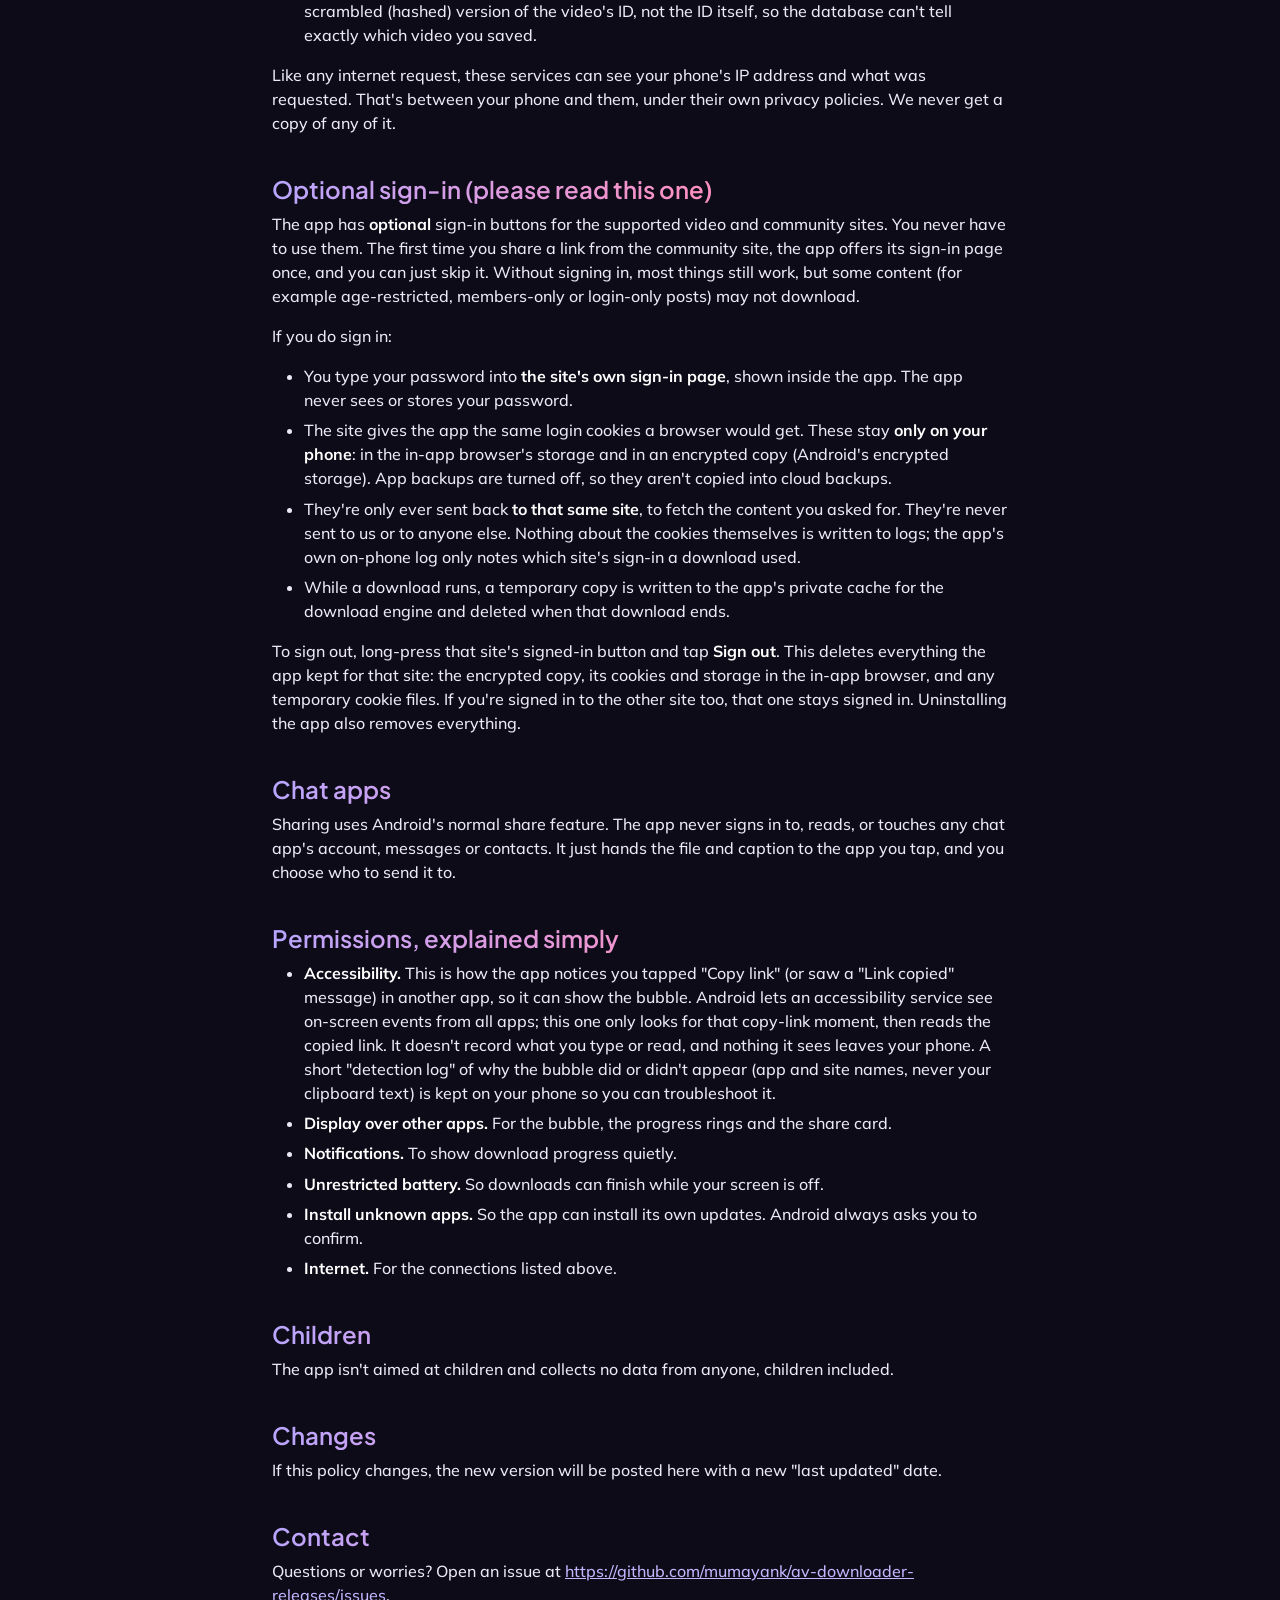
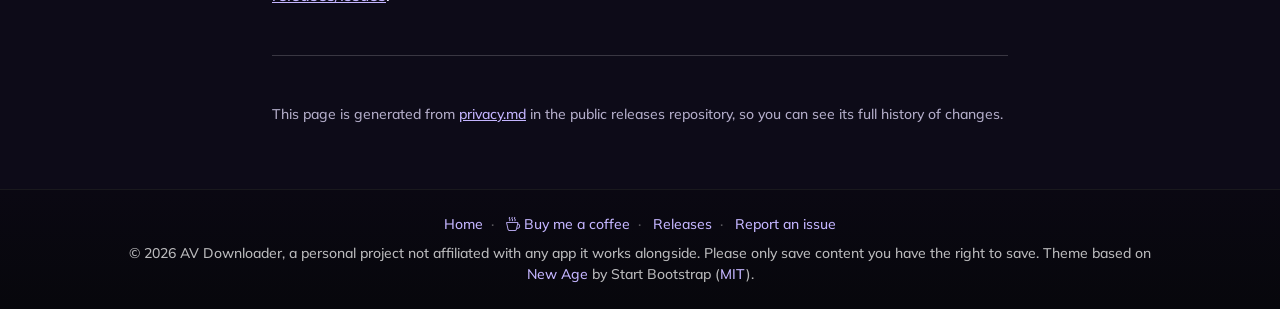
==== commit dc7af319: "Website: remove the top menu for a minimalist look - Drop the fixed nav bar and mobile menu toggle f" ====
--- a/docs/privacy.html
+++ b/docs/privacy.html
@@ -11,17 +11,10 @@
         <link href="css/styles.css" rel="stylesheet" />
     </head>
     <body>
-        <nav class="navbar navbar-expand-lg navbar-dark fixed-top shadow-sm navbar-shrink" id="mainNav">
-            <div class="container px-4 px-lg-5">
-                <a class="navbar-brand fw-bold d-flex align-items-center" href="index.html">
-                    <img src="assets/img/logo.svg" alt="" width="34" height="34" class="me-2" />AV Downloader
-                </a>
-                <a class="btn btn-primary rounded-pill px-3" href="https://github.com/mumayank/av-downloader-releases/releases/latest"><i class="bi-download me-2"></i><span class="small">Get the APK</span></a>
-            </div>
-        </nav>
-        <header class="page-hero text-white" style="padding-top:7rem;padding-bottom:2.5rem">
+        <header class="page-hero text-white" style="padding-top:2.5rem;padding-bottom:2.5rem">
             <div class="container px-5">
                 <div class="legal mx-auto">
+                    <a class="back-home" href="index.html"><i class="bi-arrow-left"></i><img src="assets/img/logo.svg" alt="" />AV Downloader</a>
                     <h1 class="display-4 lh-1 mb-3">Privacy policy</h1>
                     <p class="lead mb-0 text-white-50">The plain-language version. No legalese, no surprises.</p>
                 </div>
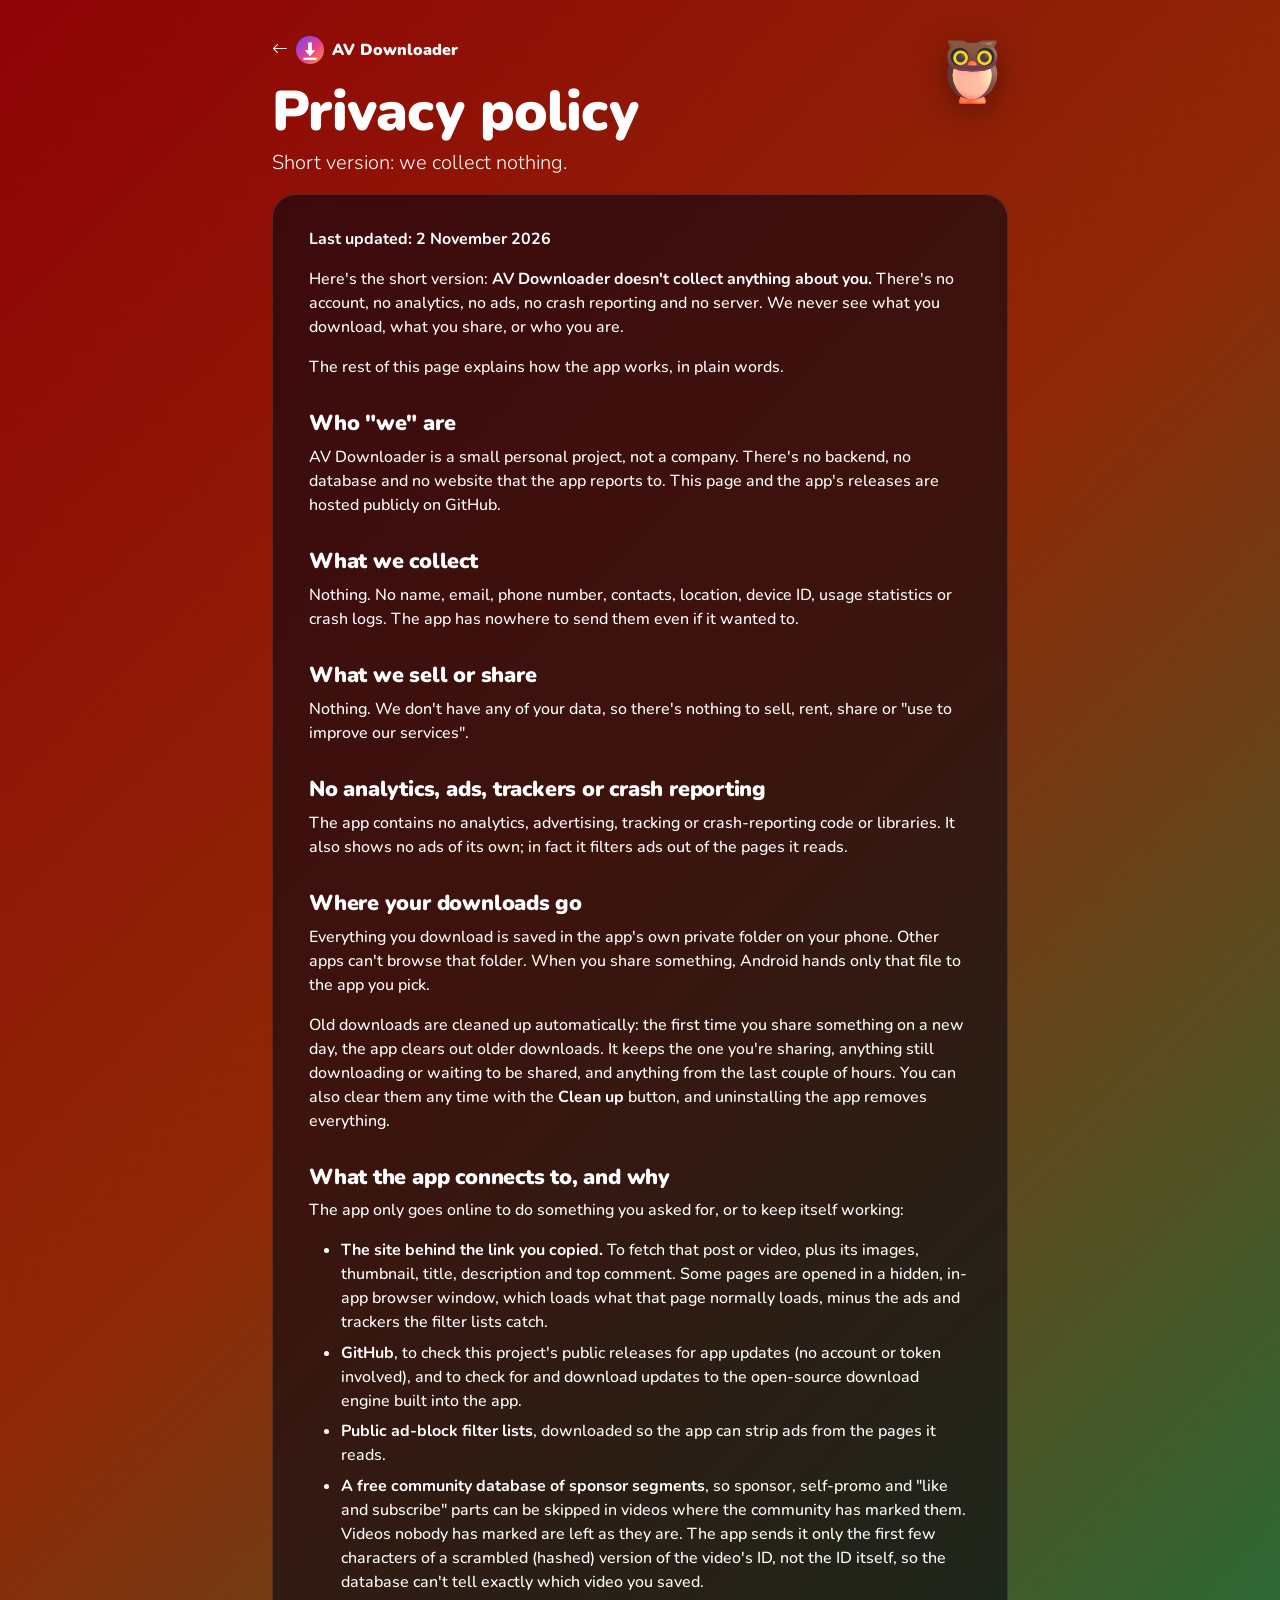
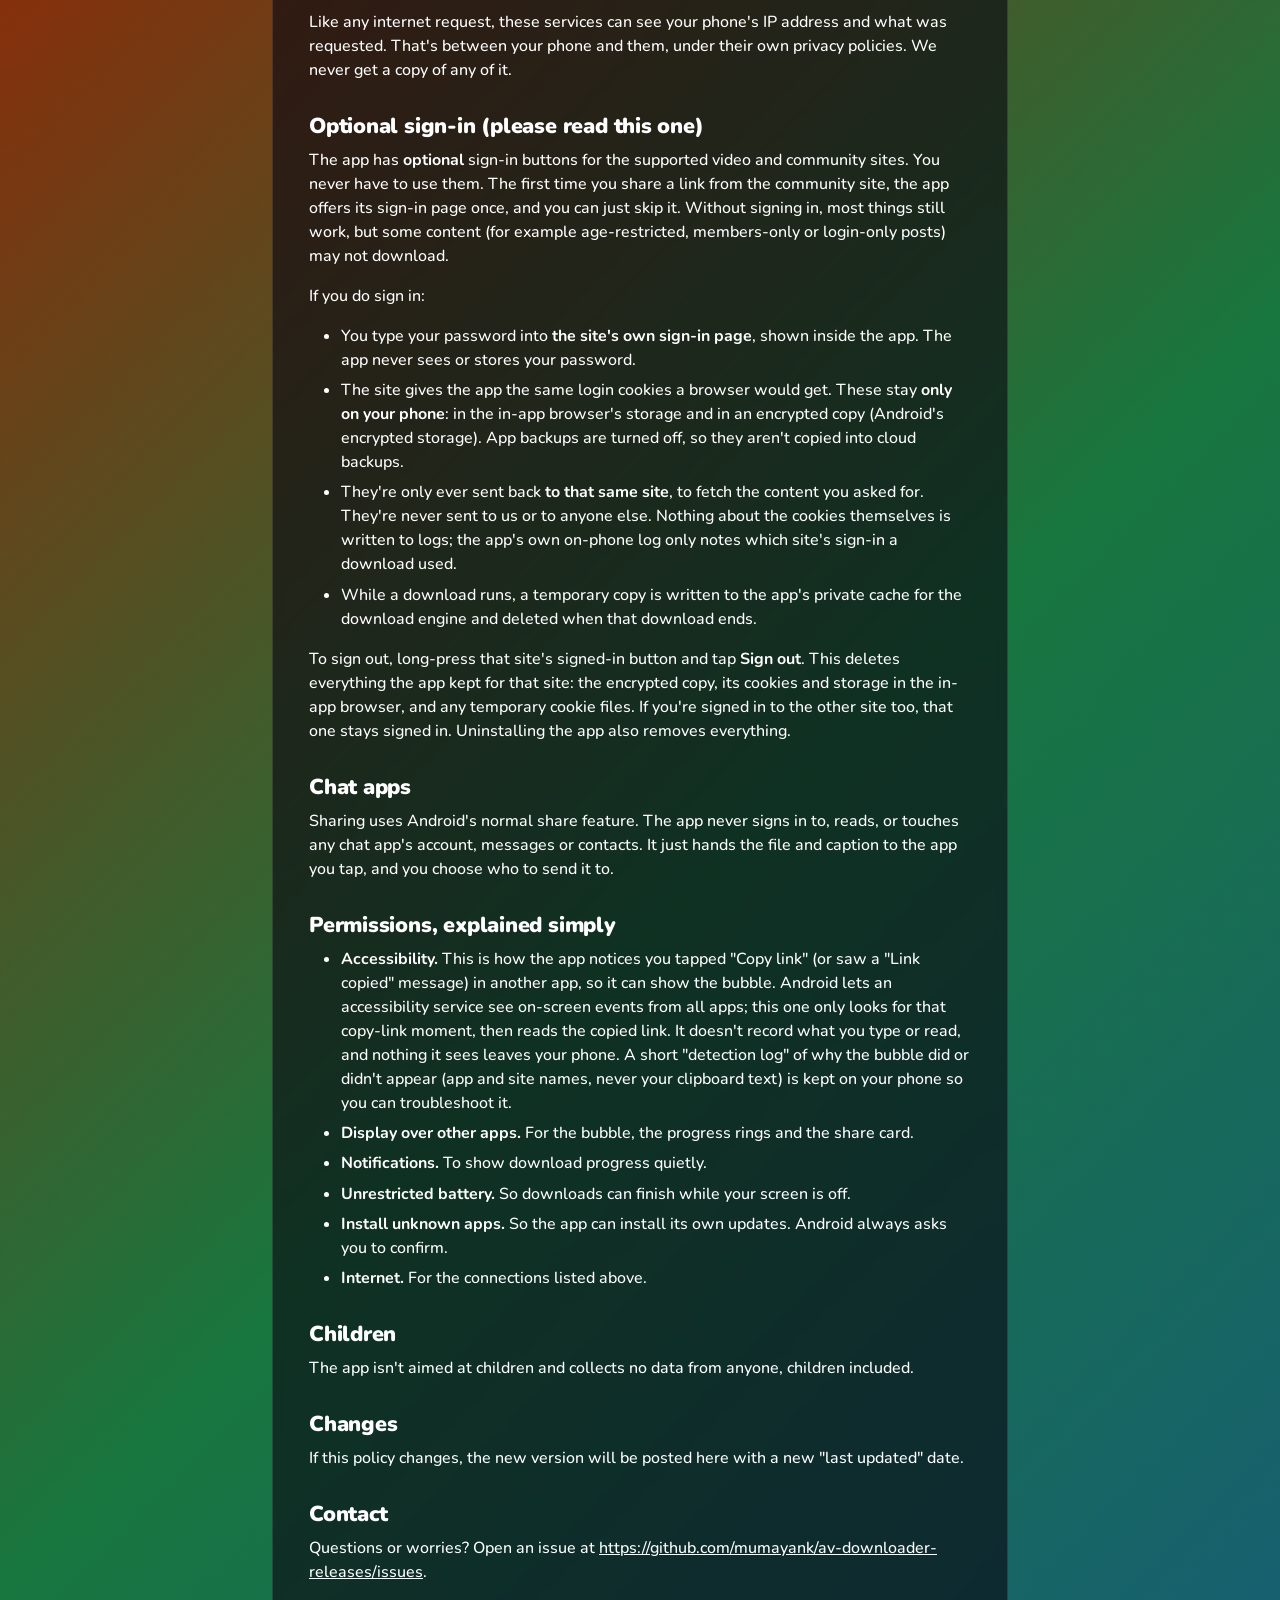
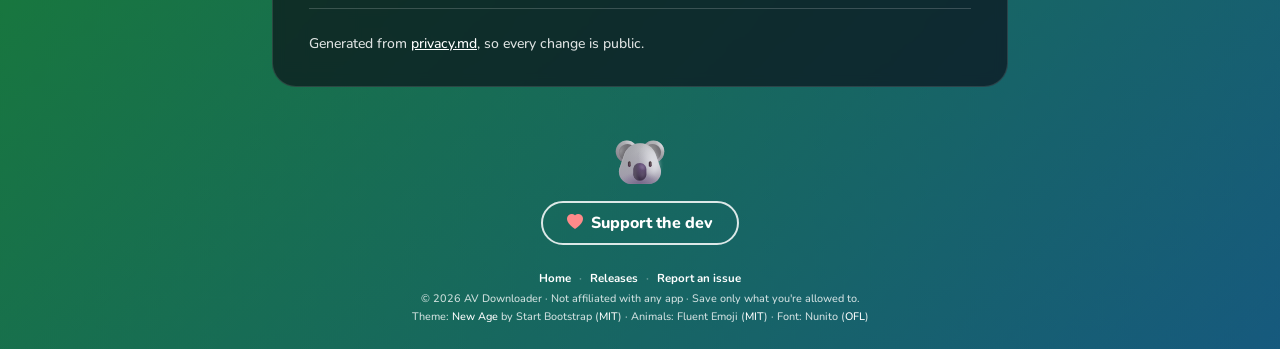
==== commit b0ee6fed: "Website v3: four-colour gradient, rounded font, animal illustrations, minimal copy - Background: red" ====
--- a/docs/privacy.html
+++ b/docs/privacy.html
@@ -5,24 +5,25 @@
         <meta name="viewport" content="width=device-width, initial-scale=1, shrink-to-fit=no" />
         <title>Privacy policy - AV Downloader</title>
         <meta name="description" content="AV Downloader collects no data: no account, no analytics, no ads, no trackers, no crash reporting. Here's exactly what the app does, in plain words." />
-        <meta name="theme-color" content="#07070c" />
+        <meta name="theme-color" content="#3a0d10" />
         <link rel="icon" type="image/png" href="assets/img/favicon.png" />
         <link href="assets/icons/bootstrap-icons.css" rel="stylesheet" />
         <link href="css/styles.css" rel="stylesheet" />
     </head>
     <body>
-        <header class="page-hero text-white" style="padding-top:2.5rem;padding-bottom:2.5rem">
-            <div class="container px-5">
+        <header class="page-hero-v3 text-white">
+            <div class="container px-4 px-lg-5">
                 <div class="legal mx-auto">
                     <a class="back-home" href="index.html"><i class="bi-arrow-left"></i><img src="assets/img/logo.svg" alt="" />AV Downloader</a>
-                    <h1 class="display-4 lh-1 mb-3">Privacy policy</h1>
-                    <p class="lead mb-0 text-white-50">The plain-language version. No legalese, no surprises.</p>
+                    <img class="owl" src="assets/img/animals/owl.svg" alt="" />
+                    <h1 class="display-4 lh-1 mb-2">Privacy policy</h1>
+                    <p class="lead mb-0">Short version: we collect nothing.</p>
                 </div>
             </div>
         </header>
-        <main class="py-5 legal-main">
-            <div class="container px-5">
-                <article class="legal mx-auto">
+        <main class="pb-4 legal-main">
+            <div class="container px-3 px-lg-5">
+                <article class="legal legal-card mx-auto">
 <p><strong>Last updated: 2 November 2026</strong></p>
 <p>Here's the short version: <strong>AV Downloader doesn't collect anything about you.</strong> There's no account, no analytics, no ads, no crash reporting and no server. We never see what you download, what you share, or who you are.</p>
 <p>The rest of this page explains how the app works, in plain words.</p>
@@ -73,20 +74,22 @@
 <p>If this policy changes, the new version will be posted here with a new "last updated" date.</p>
 <h2>Contact</h2>
 <p>Questions or worries? Open an issue at <a class="link-primary" href="https://github.com/mumayank/av-downloader-releases/issues">https://github.com/mumayank/av-downloader-releases/issues</a>.</p>
-                    <hr class="my-5" />
-                    <p class="small text-muted">This page is generated from <a class="link-primary" href="https://github.com/mumayank/av-downloader-releases/blob/main/privacy.md">privacy.md</a> in the public releases repository, so you can see its full history of changes.</p>
+                    <hr class="my-4" />
+                    <p class="small text-muted mb-0">Generated from <a class="link-primary" href="https://github.com/mumayank/av-downloader-releases/blob/main/privacy.md">privacy.md</a>, so every change is public.</p>
                 </article>
             </div>
         </main>
-        <footer class="site-footer text-center py-4">
-            <div class="container px-4 px-lg-5 small">
-                <nav class="footer-links mb-2">
-                    <a href="index.html">Home</a><span>&middot;</span>
-                    <a href="https://github.com/sponsors/mumayankteam" target="_blank" rel="noopener"><i class="bi-cup-hot me-1"></i>Buy me a coffee</a><span>&middot;</span>
-                    <a href="https://github.com/mumayank/av-downloader-releases/releases">Releases</a><span>&middot;</span>
-                    <a href="https://github.com/mumayank/av-downloader-releases/issues">Report an issue</a>
-                </nav>
-                <div class="text-white-50">&copy; 2026 AV Downloader, a personal project not affiliated with any app it works alongside. Please only save content you have the right to save. Theme based on <a href="https://startbootstrap.com/theme/new-age">New Age</a> by Start Bootstrap (<a href="LICENSE-template.txt">MIT</a>).</div>
+        <!-- Support-->
+        <div class="support-row">
+            <img src="assets/img/animals/koala.svg" alt="" />
+            <a class="btn btn-outline-support rounded-pill px-4 py-2" href="https://github.com/sponsors/mumayankteam" target="_blank" rel="noopener"><i class="bi-heart-fill me-2"></i>Support the dev</a>
+        </div>
+        <!-- Footer-->
+        <footer class="site-footer tiny text-center">
+            <div class="container px-4">
+                <nav class="footer-links"><a href="index.html">Home</a><span>&middot;</span><a href="https://github.com/mumayank/av-downloader-releases/releases">Releases</a><span>&middot;</span><a href="https://github.com/mumayank/av-downloader-releases/issues">Report an issue</a></nav>
+                <div>&copy; 2026 AV Downloader &middot; Not affiliated with any app &middot; Save only what you're allowed to.</div>
+                <div>Theme: <a href="https://startbootstrap.com/theme/new-age">New Age</a> by Start Bootstrap (<a href="LICENSE-template.txt">MIT</a>) &middot; Animals: Fluent Emoji (<a href="assets/img/animals/LICENSE.txt">MIT</a>) &middot; Font: Nunito (<a href="assets/fonts/OFL-Nunito.txt">OFL</a>)</div>
             </div>
         </footer>
     </body>
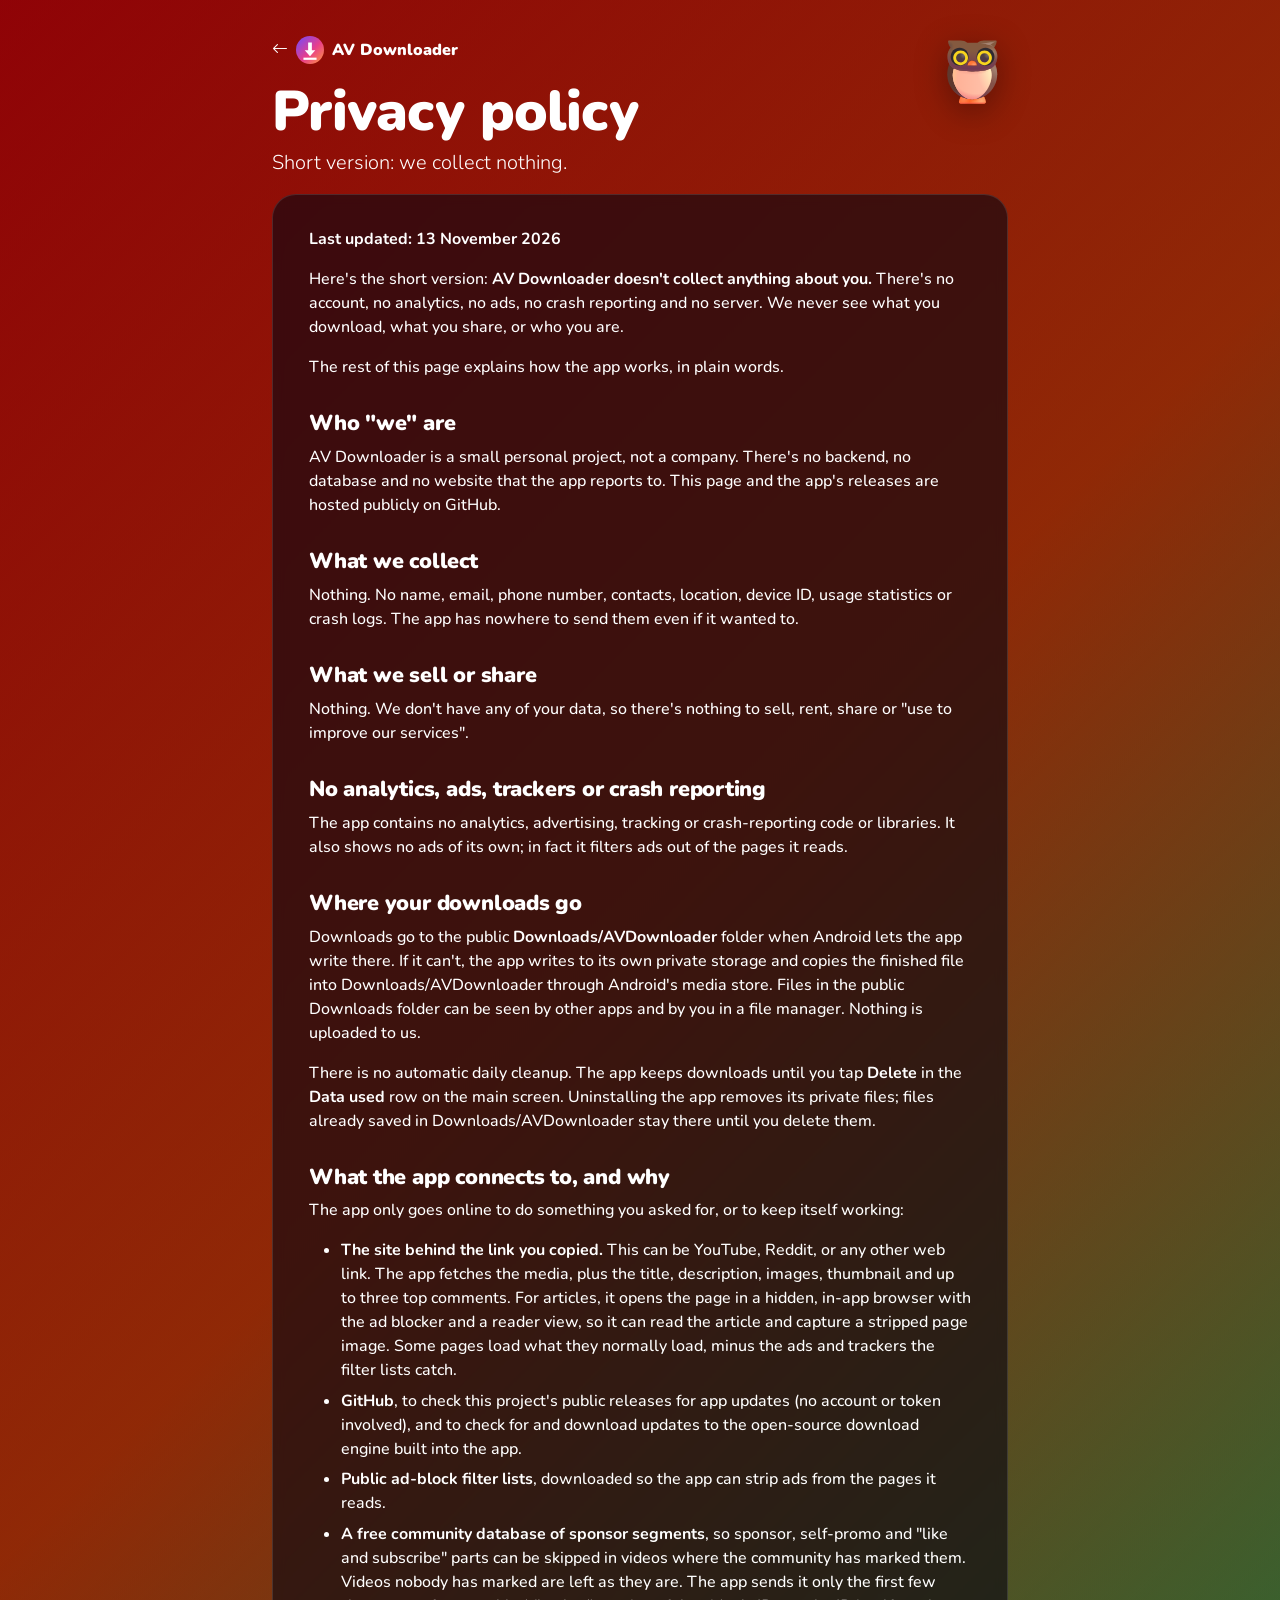
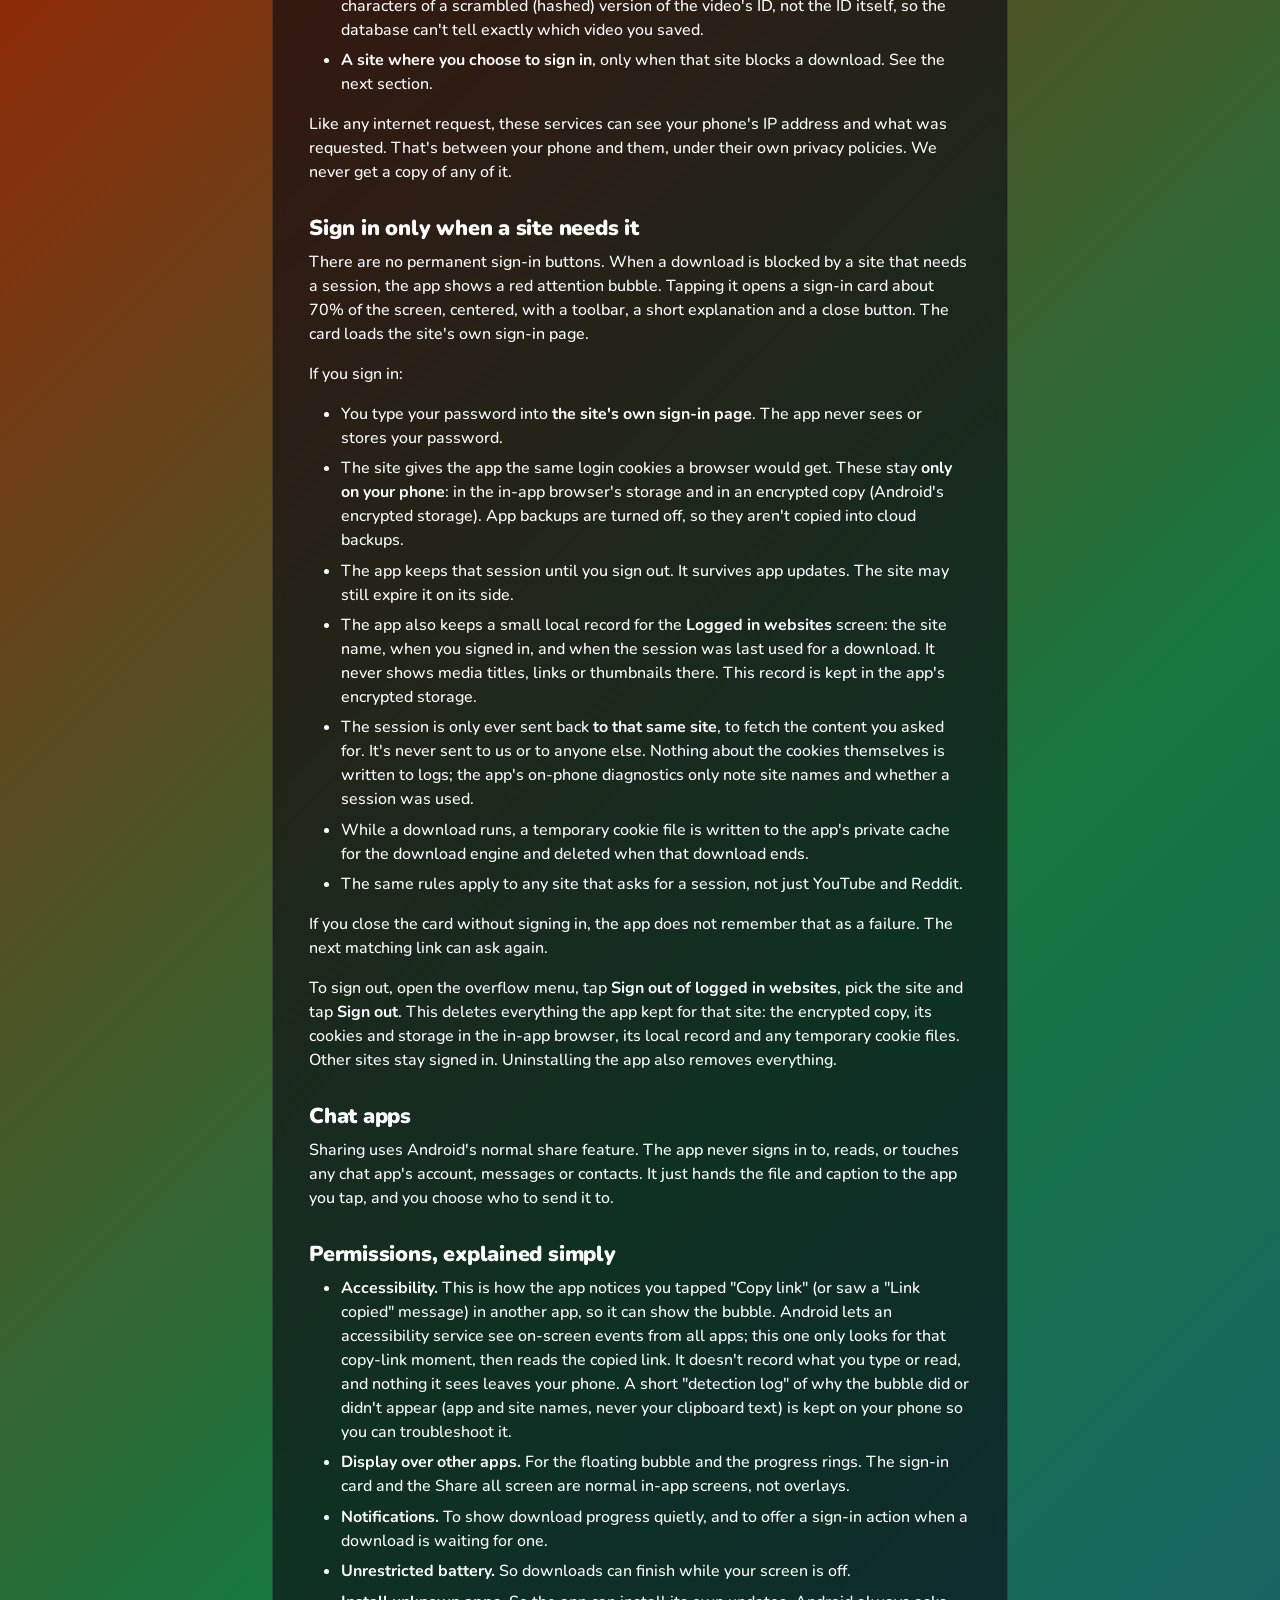
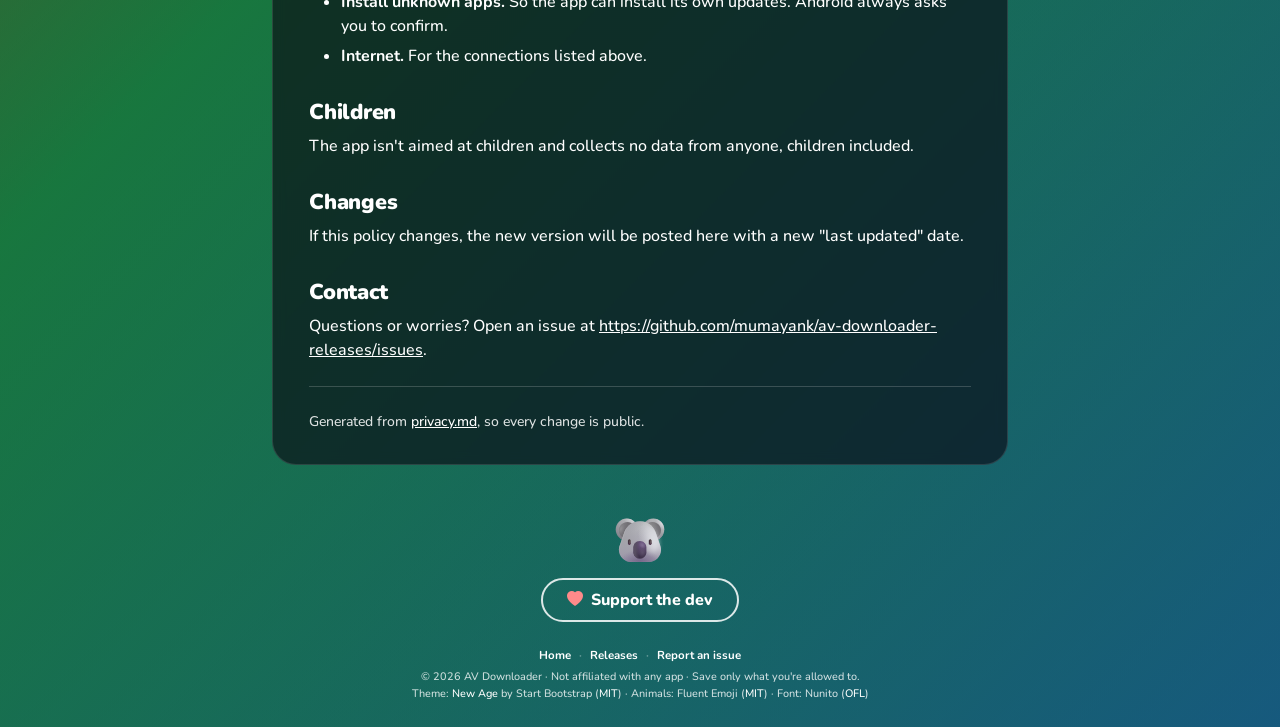
==== commit fdb90a7c: "Refresh the site and privacy policy for the current app" ====
--- a/docs/privacy.html
+++ b/docs/privacy.html
@@ -24,7 +24,7 @@
         <main class="pb-4 legal-main">
             <div class="container px-3 px-lg-5">
                 <article class="legal legal-card mx-auto">
-<p><strong>Last updated: 2 November 2026</strong></p>
+<p><strong>Last updated: 13 November 2026</strong></p>
 <p>Here's the short version: <strong>AV Downloader doesn't collect anything about you.</strong> There's no account, no analytics, no ads, no crash reporting and no server. We never see what you download, what you share, or who you are.</p>
 <p>The rest of this page explains how the app works, in plain words.</p>
 <h2>Who "we" are</h2>
@@ -36,34 +36,39 @@
 <h2>No analytics, ads, trackers or crash reporting</h2>
 <p>The app contains no analytics, advertising, tracking or crash-reporting code or libraries. It also shows no ads of its own; in fact it filters ads out of the pages it reads.</p>
 <h2>Where your downloads go</h2>
-<p>Everything you download is saved in the app's own private folder on your phone. Other apps can't browse that folder. When you share something, Android hands only that file to the app you pick.</p>
-<p>Old downloads are cleaned up automatically: the first time you share something on a new day, the app clears out older downloads. It keeps the one you're sharing, anything still downloading or waiting to be shared, and anything from the last couple of hours. You can also clear them any time with the <strong>Clean up</strong> button, and uninstalling the app removes everything.</p>
+<p>Downloads go to the public <strong>Downloads/AVDownloader</strong> folder when Android lets the app write there. If it can't, the app writes to its own private storage and copies the finished file into Downloads/AVDownloader through Android's media store. Files in the public Downloads folder can be seen by other apps and by you in a file manager. Nothing is uploaded to us.</p>
+<p>There is no automatic daily cleanup. The app keeps downloads until you tap <strong>Delete</strong> in the <strong>Data used</strong> row on the main screen. Uninstalling the app removes its private files; files already saved in Downloads/AVDownloader stay there until you delete them.</p>
 <h2>What the app connects to, and why</h2>
 <p>The app only goes online to do something you asked for, or to keep itself working:</p>
 <ul>
-<li><strong>The site behind the link you copied.</strong> To fetch that post or video, plus its images, thumbnail, title, description and top comment. Some pages are opened in a hidden, in-app browser window, which loads what that page normally loads, minus the ads and trackers the filter lists catch.</li>
+<li><strong>The site behind the link you copied.</strong> This can be YouTube, Reddit, or any other web link. The app fetches the media, plus the title, description, images, thumbnail and up to three top comments. For articles, it opens the page in a hidden, in-app browser with the ad blocker and a reader view, so it can read the article and capture a stripped page image. Some pages load what they normally load, minus the ads and trackers the filter lists catch.</li>
 <li><strong>GitHub</strong>, to check this project's public releases for app updates (no account or token involved), and to check for and download updates to the open-source download engine built into the app.</li>
 <li><strong>Public ad-block filter lists</strong>, downloaded so the app can strip ads from the pages it reads.</li>
 <li><strong>A free community database of sponsor segments</strong>, so sponsor, self-promo and "like and subscribe" parts can be skipped in videos where the community has marked them. Videos nobody has marked are left as they are. The app sends it only the first few characters of a scrambled (hashed) version of the video's ID, not the ID itself, so the database can't tell exactly which video you saved.</li>
+<li><strong>A site where you choose to sign in</strong>, only when that site blocks a download. See the next section.</li>
 </ul>
 <p>Like any internet request, these services can see your phone's IP address and what was requested. That's between your phone and them, under their own privacy policies. We never get a copy of any of it.</p>
-<h2>Optional sign-in (please read this one)</h2>
-<p>The app has <strong>optional</strong> sign-in buttons for the supported video and community sites. You never have to use them. The first time you share a link from the community site, the app offers its sign-in page once, and you can just skip it. Without signing in, most things still work, but some content (for example age-restricted, members-only or login-only posts) may not download.</p>
-<p>If you do sign in:</p>
+<h2>Sign in only when a site needs it</h2>
+<p>There are no permanent sign-in buttons. When a download is blocked by a site that needs a session, the app shows a red attention bubble. Tapping it opens a sign-in card about 70% of the screen, centered, with a toolbar, a short explanation and a close button. The card loads the site's own sign-in page.</p>
+<p>If you sign in:</p>
 <ul>
-<li>You type your password into <strong>the site's own sign-in page</strong>, shown inside the app. The app never sees or stores your password.</li>
+<li>You type your password into <strong>the site's own sign-in page</strong>. The app never sees or stores your password.</li>
 <li>The site gives the app the same login cookies a browser would get. These stay <strong>only on your phone</strong>: in the in-app browser's storage and in an encrypted copy (Android's encrypted storage). App backups are turned off, so they aren't copied into cloud backups.</li>
-<li>They're only ever sent back <strong>to that same site</strong>, to fetch the content you asked for. They're never sent to us or to anyone else. Nothing about the cookies themselves is written to logs; the app's own on-phone log only notes which site's sign-in a download used.</li>
-<li>While a download runs, a temporary copy is written to the app's private cache for the download engine and deleted when that download ends.</li>
+<li>The app keeps that session until you sign out. It survives app updates. The site may still expire it on its side.</li>
+<li>The app also keeps a small local record for the <strong>Logged in websites</strong> screen: the site name, when you signed in, and when the session was last used for a download. It never shows media titles, links or thumbnails there. This record is kept in the app's encrypted storage.</li>
+<li>The session is only ever sent back <strong>to that same site</strong>, to fetch the content you asked for. It's never sent to us or to anyone else. Nothing about the cookies themselves is written to logs; the app's on-phone diagnostics only note site names and whether a session was used.</li>
+<li>While a download runs, a temporary cookie file is written to the app's private cache for the download engine and deleted when that download ends.</li>
+<li>The same rules apply to any site that asks for a session, not just YouTube and Reddit.</li>
 </ul>
-<p>To sign out, long-press that site's signed-in button and tap <strong>Sign out</strong>. This deletes everything the app kept for that site: the encrypted copy, its cookies and storage in the in-app browser, and any temporary cookie files. If you're signed in to the other site too, that one stays signed in. Uninstalling the app also removes everything.</p>
+<p>If you close the card without signing in, the app does not remember that as a failure. The next matching link can ask again.</p>
+<p>To sign out, open the overflow menu, tap <strong>Sign out of logged in websites</strong>, pick the site and tap <strong>Sign out</strong>. This deletes everything the app kept for that site: the encrypted copy, its cookies and storage in the in-app browser, its local record and any temporary cookie files. Other sites stay signed in. Uninstalling the app also removes everything.</p>
 <h2>Chat apps</h2>
 <p>Sharing uses Android's normal share feature. The app never signs in to, reads, or touches any chat app's account, messages or contacts. It just hands the file and caption to the app you tap, and you choose who to send it to.</p>
 <h2>Permissions, explained simply</h2>
 <ul>
 <li><strong>Accessibility.</strong> This is how the app notices you tapped "Copy link" (or saw a "Link copied" message) in another app, so it can show the bubble. Android lets an accessibility service see on-screen events from all apps; this one only looks for that copy-link moment, then reads the copied link. It doesn't record what you type or read, and nothing it sees leaves your phone. A short "detection log" of why the bubble did or didn't appear (app and site names, never your clipboard text) is kept on your phone so you can troubleshoot it.</li>
-<li><strong>Display over other apps.</strong> For the bubble, the progress rings and the share card.</li>
-<li><strong>Notifications.</strong> To show download progress quietly.</li>
+<li><strong>Display over other apps.</strong> For the floating bubble and the progress rings. The sign-in card and the Share all screen are normal in-app screens, not overlays.</li>
+<li><strong>Notifications.</strong> To show download progress quietly, and to offer a sign-in action when a download is waiting for one.</li>
 <li><strong>Unrestricted battery.</strong> So downloads can finish while your screen is off.</li>
 <li><strong>Install unknown apps.</strong> So the app can install its own updates. Android always asks you to confirm.</li>
 <li><strong>Internet.</strong> For the connections listed above.</li>
@@ -74,9 +79,9 @@
 <p>If this policy changes, the new version will be posted here with a new "last updated" date.</p>
 <h2>Contact</h2>
 <p>Questions or worries? Open an issue at <a class="link-primary" href="https://github.com/mumayank/av-downloader-releases/issues">https://github.com/mumayank/av-downloader-releases/issues</a>.</p>
-                    <hr class="my-4" />
-                    <p class="small text-muted mb-0">Generated from <a class="link-primary" href="https://github.com/mumayank/av-downloader-releases/blob/main/privacy.md">privacy.md</a>, so every change is public.</p>
-                </article>
+<hr class="my-4" />
+<p class="small text-muted mb-0">Generated from <a class="link-primary" href="https://github.com/mumayank/av-downloader-releases/blob/main/privacy.md">privacy.md</a>, so every change is public.</p>
+</article>
             </div>
         </main>
         <!-- Support-->
